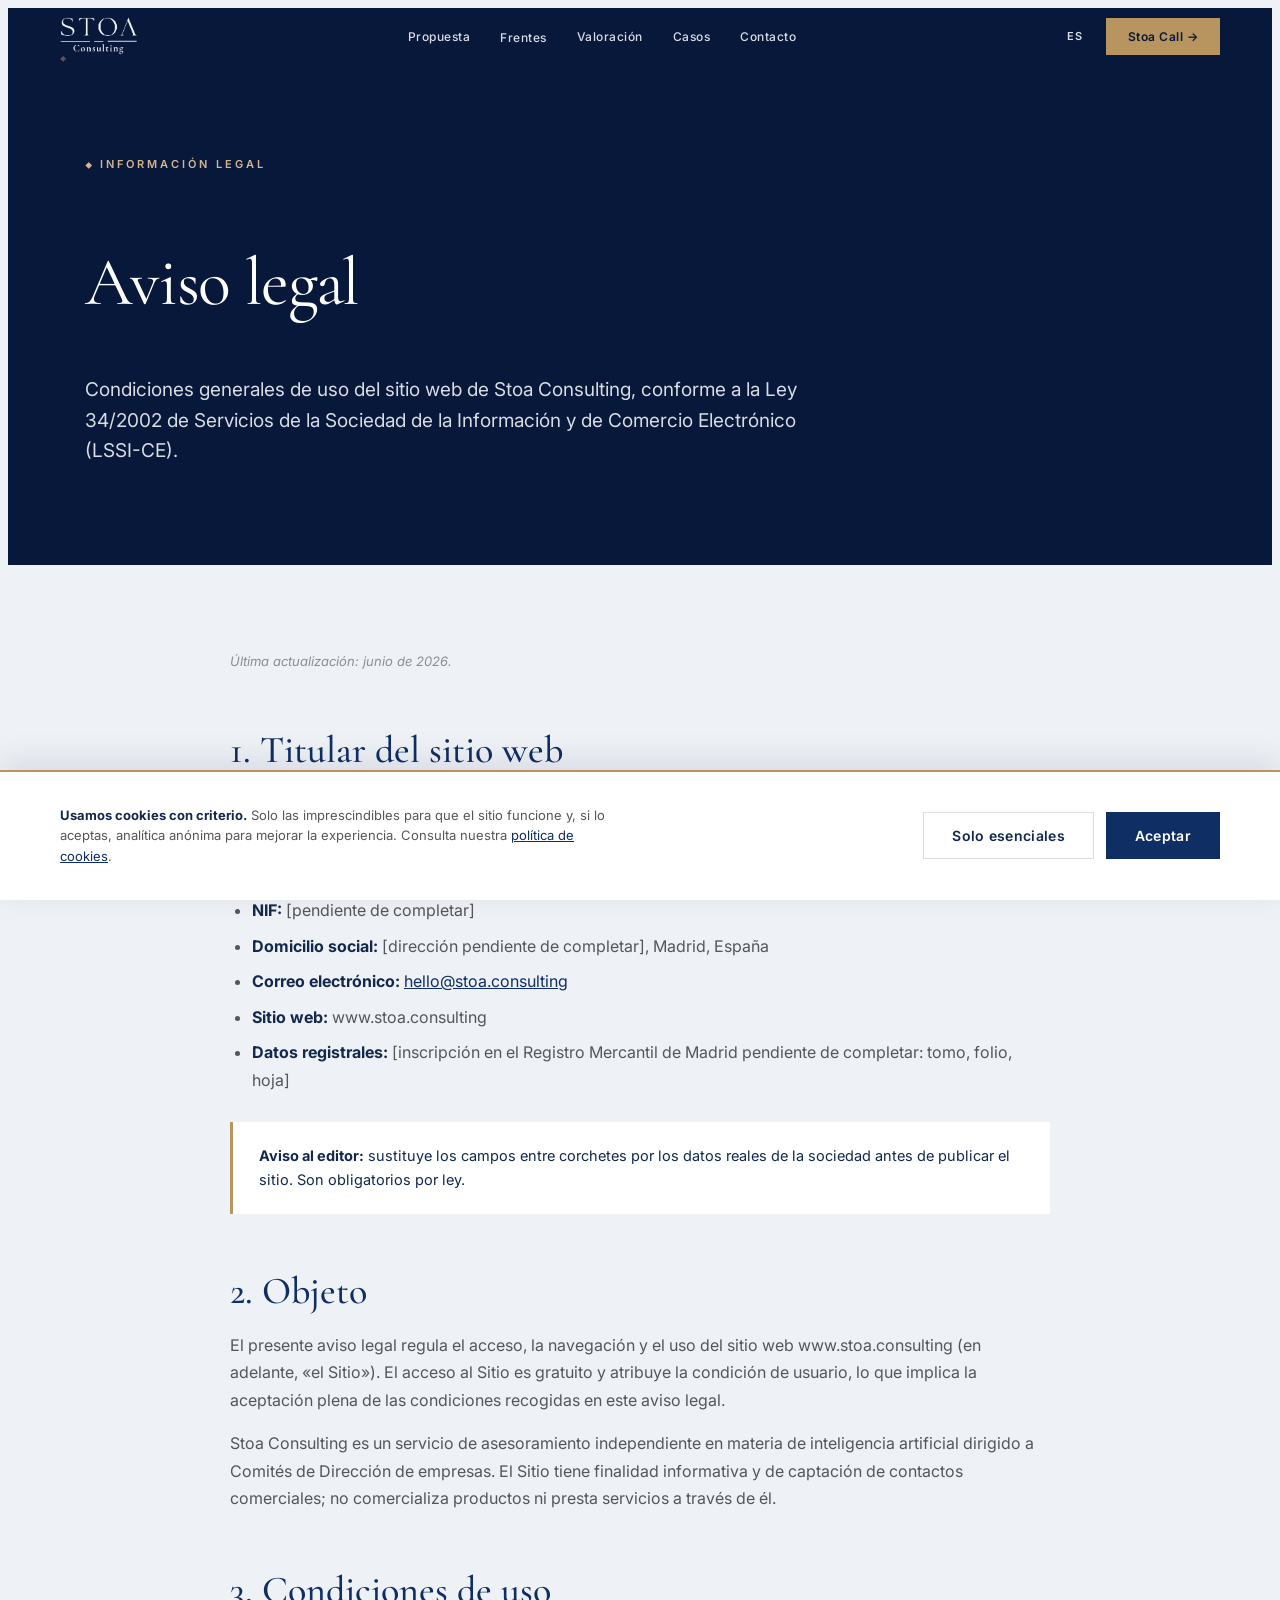
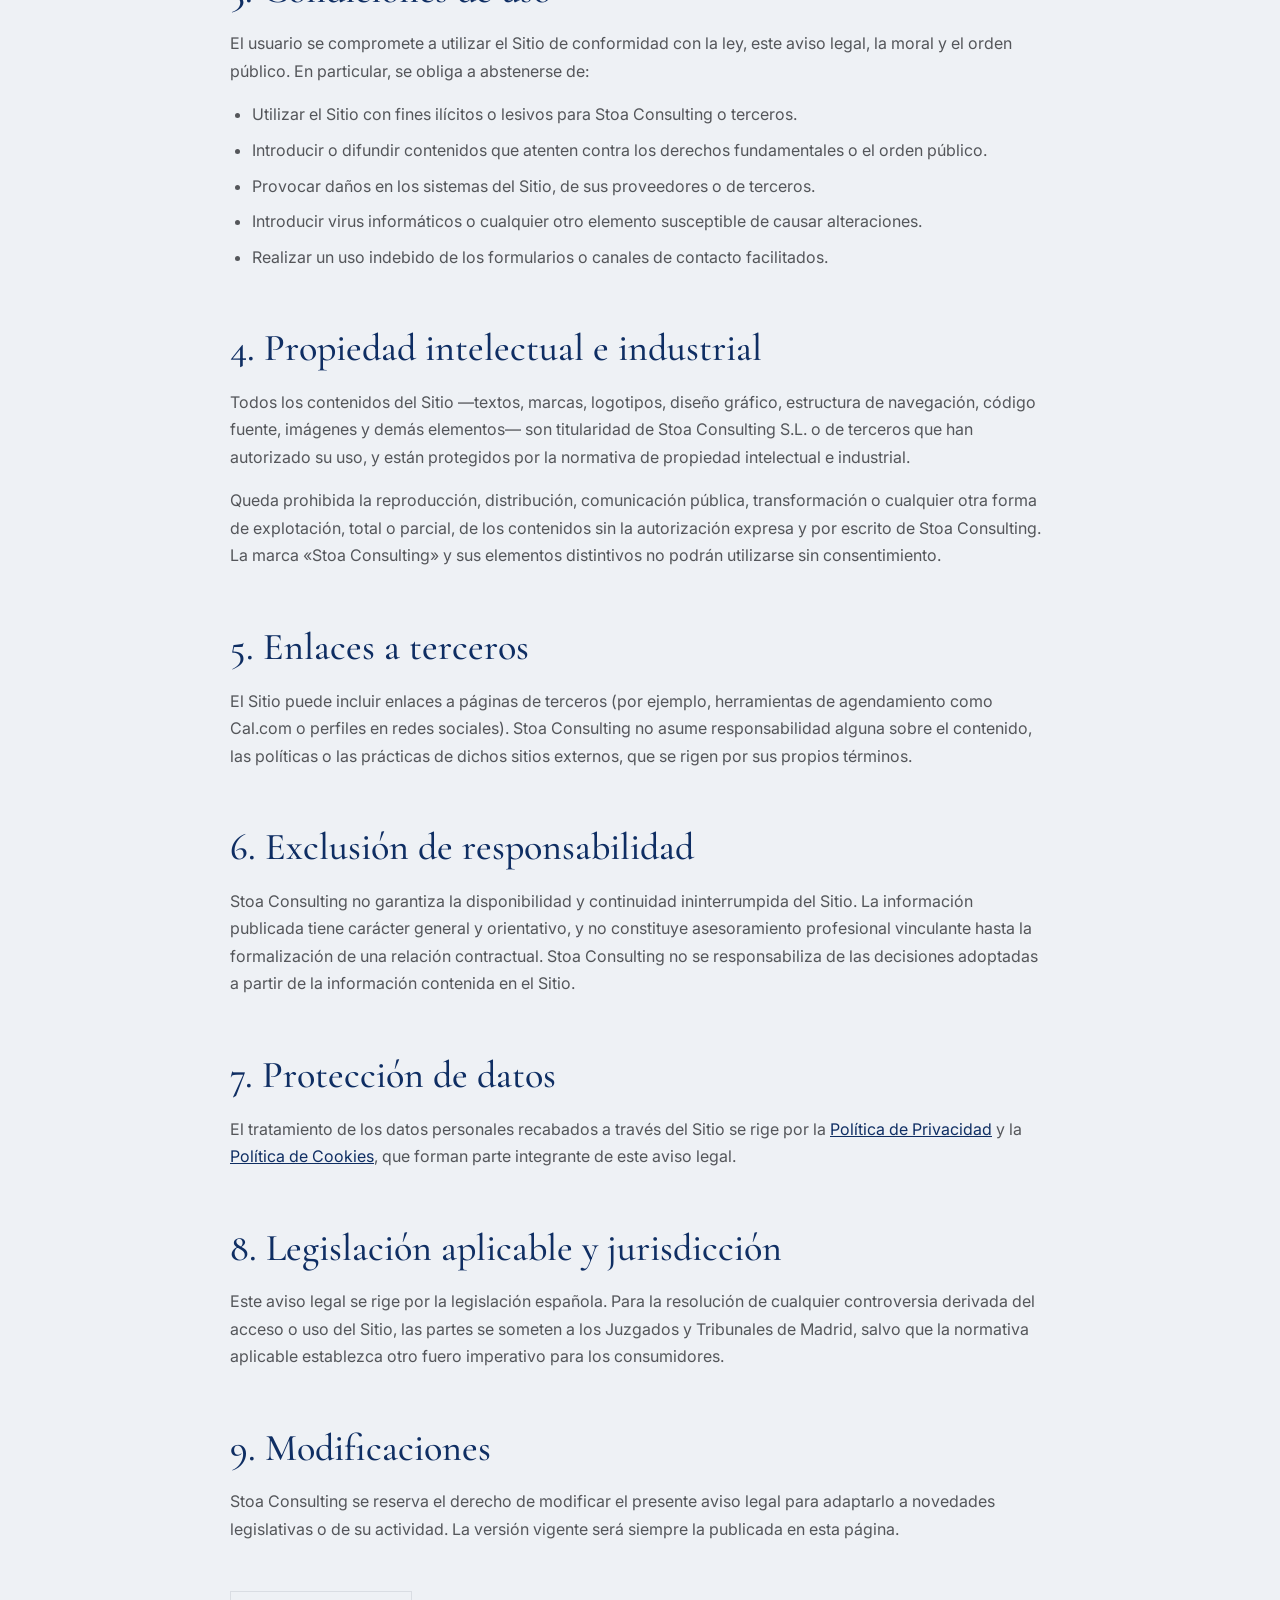
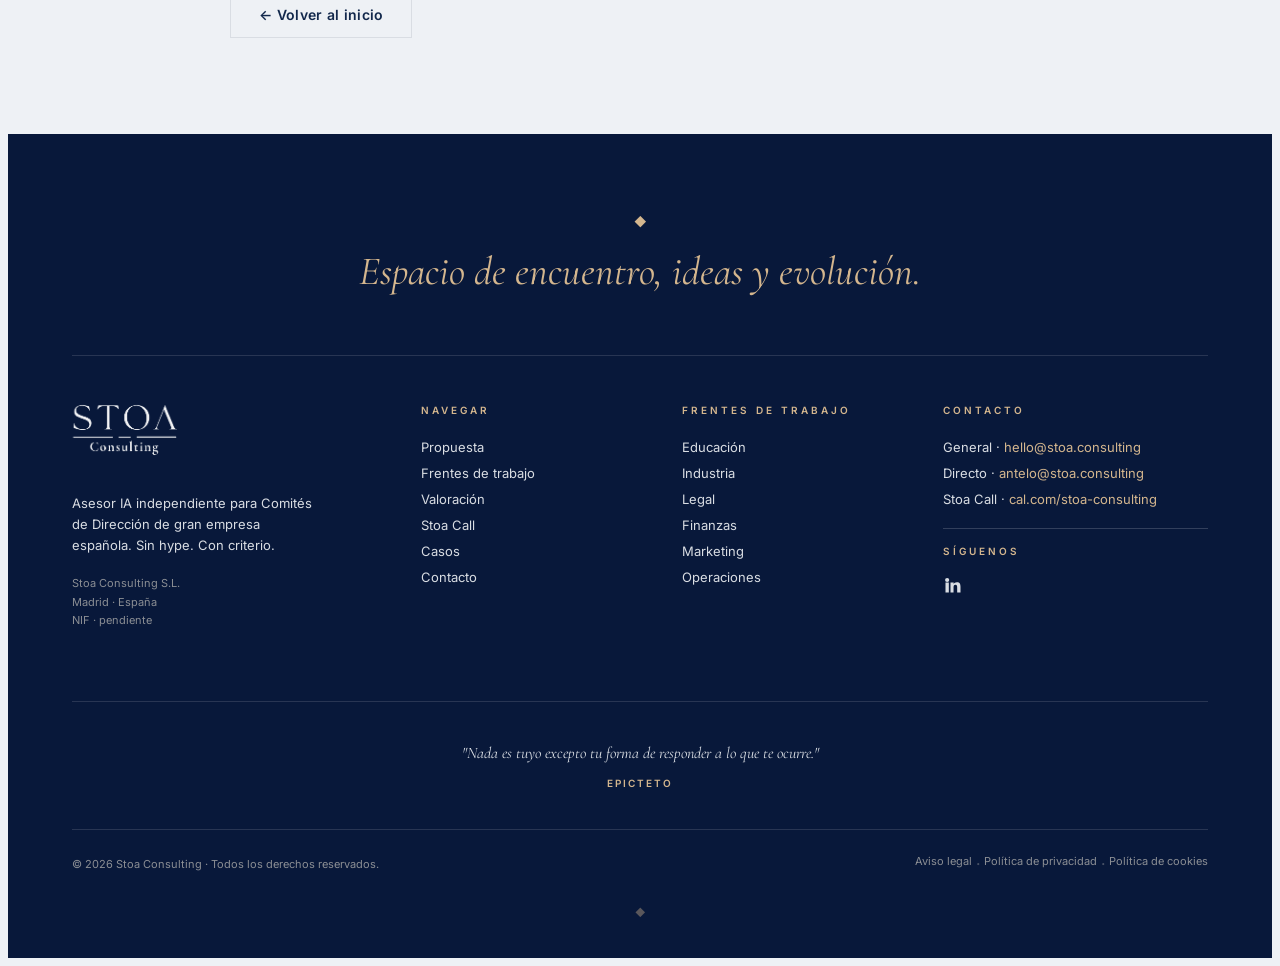
==== aviso-legal.html @ 5b9e4b20 "Logo: usar wordmark SVG recortado (color por fondo) en toda la web Co-Authored-By: Claude Opus 4.8 <" ====
<!DOCTYPE html>
<html lang="es">
<head>
<meta charset="UTF-8">
<meta name="viewport" content="width=device-width, initial-scale=1.0">
<title>Aviso legal · Stoa Consulting</title>
<meta name="description" content="Aviso legal y condiciones de uso del sitio web de Stoa Consulting S.L.">
<meta name="robots" content="noindex, follow">
<meta name="theme-color" content="#08183A">
<link rel="canonical" href="https://www.stoa.consulting/aviso-legal.html">
<link rel="icon" href="data:image/svg+xml,%3Csvg xmlns='http://www.w3.org/2000/svg' viewBox='0 0 32 32'%3E%3Crect width='32' height='32' fill='%2308183A'/%3E%3Ctext x='16' y='23' font-size='18' fill='%23D4B68E' text-anchor='middle' font-family='serif'%3E%E2%97%86%3C/text%3E%3C/svg%3E">
<link rel="preconnect" href="https://fonts.googleapis.com">
<link rel="preconnect" href="https://fonts.gstatic.com" crossorigin>
<link href="https://fonts.googleapis.com/css2?family=Cormorant+Garamond:ital,wght@0,300;0,400;0,500;0,600;1,400;1,500;1,600&family=Inter:wght@300;400;500;600;700&display=swap" rel="stylesheet">
<link rel="stylesheet" href="assets/stoa.css">
</head>
<body class="page">

<!-- ===== HEADER GLOBAL ===== -->
<header class="site-header">
  <a href="index.html" class="brand" aria-label="Stoa Consulting · Inicio">
    <img src="assets/stoa_logo.svg" class="brand-logo" alt="Stoa Consulting · Asesor IA para el Comité de Dirección">
  </a>
  <nav class="site-nav" aria-label="Navegación principal">
    <a href="index.html#s4" class="nav-link">Propuesta</a>
    <div class="nav-item">
      <a href="index.html#s5" class="nav-link">Frentes</a>
      <div class="nav-dropdown">
        <a href="index.html#s6-educacion">Educación</a>
        <a href="index.html#s6-industria">Industria</a>
        <a href="index.html#s6-legal">Legal</a>
        <a href="index.html#s6-finanzas">Finanzas</a>
        <a href="index.html#s6-marketing">Marketing</a>
        <a href="index.html#s6-operaciones">Operaciones</a>
      </div>
    </div>
    <a href="index.html#s7" class="nav-link">Valoración</a>
    <a href="casos.html" class="nav-link">Casos</a>
    <a href="contacto.html" class="nav-link">Contacto</a>
  </nav>
  <div class="header-right">
    <span class="lang">ES</span>
    <a href="https://cal.com/stoa-consulting/stoa-call" class="header-cta" target="_blank" rel="noopener">Stoa Call →</a>
    <button class="hamburger" aria-label="Abrir menú"><span></span><span></span><span></span></button>
  </div>
</header>

<!-- ===== DRAWER MÓVIL ===== -->
<div class="drawer-overlay"></div>
<aside class="drawer" aria-label="Menú móvil">
  <button class="drawer-close" aria-label="Cerrar menú">&times;</button>
  <a href="index.html#s4">Propuesta</a>
  <a href="index.html#s7">Valoración</a>
  <a href="casos.html">Casos</a>
  <a href="contacto.html">Contacto</a>
  <div class="drawer-section">Frentes de trabajo</div>
  <a href="index.html#s6-educacion">Educación</a>
  <a href="index.html#s6-industria">Industria</a>
  <a href="index.html#s6-legal">Legal</a>
  <a href="index.html#s6-finanzas">Finanzas</a>
  <a href="index.html#s6-marketing">Marketing</a>
  <a href="index.html#s6-operaciones">Operaciones</a>
  <a href="https://cal.com/stoa-consulting/stoa-call" class="drawer-cta" target="_blank" rel="noopener">Agendar Stoa Call →</a>
</aside>

<!-- ===== HERO ===== -->
<section class="page-hero">
  <span class="eyebrow">Información legal</span>
  <h1>Aviso legal</h1>
  <p class="hero-lede">Condiciones generales de uso del sitio web de Stoa Consulting, conforme a la Ley 34/2002 de Servicios de la Sociedad de la Información y de Comercio Electrónico (LSSI-CE).</p>
</section>

<!-- ===== CUERPO ===== -->
<div class="page-body">
  <p class="updated">Última actualización: junio de 2026.</p>

  <h2>1. Titular del sitio web</h2>
  <p>En cumplimiento del artículo 10 de la LSSI-CE, se informa de los datos identificativos del titular de este sitio web:</p>
  <ul>
    <li><strong>Titular:</strong> Stoa Consulting S.L.</li>
    <li><strong>NIF:</strong> [pendiente de completar]</li>
    <li><strong>Domicilio social:</strong> [dirección pendiente de completar], Madrid, España</li>
    <li><strong>Correo electrónico:</strong> <a href="mailto:hello@stoa.consulting">hello@stoa.consulting</a></li>
    <li><strong>Sitio web:</strong> www.stoa.consulting</li>
    <li><strong>Datos registrales:</strong> [inscripción en el Registro Mercantil de Madrid pendiente de completar: tomo, folio, hoja]</li>
  </ul>
  <div class="callout"><strong>Aviso al editor:</strong> sustituye los campos entre corchetes por los datos reales de la sociedad antes de publicar el sitio. Son obligatorios por ley.</div>

  <h2>2. Objeto</h2>
  <p>El presente aviso legal regula el acceso, la navegación y el uso del sitio web www.stoa.consulting (en adelante, «el Sitio»). El acceso al Sitio es gratuito y atribuye la condición de usuario, lo que implica la aceptación plena de las condiciones recogidas en este aviso legal.</p>
  <p>Stoa Consulting es un servicio de asesoramiento independiente en materia de inteligencia artificial dirigido a Comités de Dirección de empresas. El Sitio tiene finalidad informativa y de captación de contactos comerciales; no comercializa productos ni presta servicios a través de él.</p>

  <h2>3. Condiciones de uso</h2>
  <p>El usuario se compromete a utilizar el Sitio de conformidad con la ley, este aviso legal, la moral y el orden público. En particular, se obliga a abstenerse de:</p>
  <ul>
    <li>Utilizar el Sitio con fines ilícitos o lesivos para Stoa Consulting o terceros.</li>
    <li>Introducir o difundir contenidos que atenten contra los derechos fundamentales o el orden público.</li>
    <li>Provocar daños en los sistemas del Sitio, de sus proveedores o de terceros.</li>
    <li>Introducir virus informáticos o cualquier otro elemento susceptible de causar alteraciones.</li>
    <li>Realizar un uso indebido de los formularios o canales de contacto facilitados.</li>
  </ul>

  <h2>4. Propiedad intelectual e industrial</h2>
  <p>Todos los contenidos del Sitio —textos, marcas, logotipos, diseño gráfico, estructura de navegación, código fuente, imágenes y demás elementos— son titularidad de Stoa Consulting S.L. o de terceros que han autorizado su uso, y están protegidos por la normativa de propiedad intelectual e industrial.</p>
  <p>Queda prohibida la reproducción, distribución, comunicación pública, transformación o cualquier otra forma de explotación, total o parcial, de los contenidos sin la autorización expresa y por escrito de Stoa Consulting. La marca «Stoa Consulting» y sus elementos distintivos no podrán utilizarse sin consentimiento.</p>

  <h2>5. Enlaces a terceros</h2>
  <p>El Sitio puede incluir enlaces a páginas de terceros (por ejemplo, herramientas de agendamiento como Cal.com o perfiles en redes sociales). Stoa Consulting no asume responsabilidad alguna sobre el contenido, las políticas o las prácticas de dichos sitios externos, que se rigen por sus propios términos.</p>

  <h2>6. Exclusión de responsabilidad</h2>
  <p>Stoa Consulting no garantiza la disponibilidad y continuidad ininterrumpida del Sitio. La información publicada tiene carácter general y orientativo, y no constituye asesoramiento profesional vinculante hasta la formalización de una relación contractual. Stoa Consulting no se responsabiliza de las decisiones adoptadas a partir de la información contenida en el Sitio.</p>

  <h2>7. Protección de datos</h2>
  <p>El tratamiento de los datos personales recabados a través del Sitio se rige por la <a href="privacidad.html">Política de Privacidad</a> y la <a href="cookies.html">Política de Cookies</a>, que forman parte integrante de este aviso legal.</p>

  <h2>8. Legislación aplicable y jurisdicción</h2>
  <p>Este aviso legal se rige por la legislación española. Para la resolución de cualquier controversia derivada del acceso o uso del Sitio, las partes se someten a los Juzgados y Tribunales de Madrid, salvo que la normativa aplicable establezca otro fuero imperativo para los consumidores.</p>

  <h2>9. Modificaciones</h2>
  <p>Stoa Consulting se reserva el derecho de modificar el presente aviso legal para adaptarlo a novedades legislativas o de su actividad. La versión vigente será siempre la publicada en esta página.</p>

  <div style="margin-top:48px;">
    <a href="index.html" class="btn btn-ghost">← Volver al inicio</a>
  </div>
</div>

<!-- ===== FOOTER GLOBAL ===== -->
<footer class="site-footer">
  <div class="footer-statement">
    <span class="diamond">◆</span>
    <em>Espacio de encuentro, ideas y evolución.</em>
  </div>
  <div class="footer-grid">
    <div class="footer-col">
      <img src="assets/stoa_logo.svg" class="footer-logo" alt="Stoa Consulting">
      <p class="footer-desc">Asesor IA independiente para Comités de Dirección de gran empresa española. Sin hype. Con criterio.</p>
      <p class="footer-address">Stoa Consulting S.L.<br>Madrid · España<br>NIF · pendiente</p>
    </div>
    <div class="footer-col">
      <span class="eyebrow">Navegar</span>
      <a href="index.html#s4">Propuesta</a>
      <a href="index.html#s5">Frentes de trabajo</a>
      <a href="index.html#s7">Valoración</a>
      <a href="https://cal.com/stoa-consulting/stoa-call" target="_blank" rel="noopener">Stoa Call</a>
      <a href="casos.html">Casos</a>
      <a href="contacto.html">Contacto</a>
    </div>
    <div class="footer-col">
      <span class="eyebrow">Frentes de trabajo</span>
      <a href="index.html#s6-educacion">Educación</a>
      <a href="index.html#s6-industria">Industria</a>
      <a href="index.html#s6-legal">Legal</a>
      <a href="index.html#s6-finanzas">Finanzas</a>
      <a href="index.html#s6-marketing">Marketing</a>
      <a href="index.html#s6-operaciones">Operaciones</a>
    </div>
    <div class="footer-col">
      <span class="eyebrow">Contacto</span>
      <div class="footer-contact-line">General · <a href="mailto:hello@stoa.consulting">hello@stoa.consulting</a></div>
      <div class="footer-contact-line">Directo · <a href="mailto:antelo@stoa.consulting">antelo@stoa.consulting</a></div>
      <div class="footer-contact-line">Stoa Call · <a href="https://cal.com/stoa-consulting/stoa-call" target="_blank" rel="noopener">cal.com/stoa-consulting</a></div>
      <div class="footer-sep"></div>
      <span class="eyebrow">Síguenos</span>
      <div class="footer-social">
        <a href="https://www.linkedin.com/in/jmantelo" target="_blank" rel="noopener" aria-label="LinkedIn">
          <svg viewBox="0 0 24 24"><path d="M4.98 3.5a2.5 2.5 0 1 1 0 5 2.5 2.5 0 0 1 0-5zM3 9h4v12H3zM9 9h3.8v1.7h.05c.53-1 1.83-2.05 3.76-2.05C20.4 8.65 21 11 21 14.1V21h-4v-6.1c0-1.45-.03-3.32-2.02-3.32-2.02 0-2.33 1.58-2.33 3.21V21H9z"/></svg>
        </a>
      </div>
    </div>
  </div>
  <div class="footer-quote">
    <em>"Nada es tuyo excepto tu forma de responder a lo que te ocurre."</em>
    <span class="author">Epicteto</span>
  </div>
  <div class="footer-legal">
    <span class="copy">© 2026 Stoa Consulting · Todos los derechos reservados.</span>
    <span class="links">
      <a href="aviso-legal.html">Aviso legal</a><span class="dot">·</span>
      <a href="privacidad.html">Política de privacidad</a><span class="dot">·</span>
      <a href="cookies.html">Política de cookies</a>
    </span>
  </div>
  <div class="footer-seal">◆</div>
</footer>

<!-- ===== BANNER COOKIES ===== -->
<div class="cookie-banner" role="dialog" aria-label="Aviso de cookies">
  <p class="cookie-text"><strong>Usamos cookies con criterio.</strong> Solo las imprescindibles para que el sitio funcione y, si lo aceptas, analítica anónima para mejorar la experiencia. Consulta nuestra <a href="cookies.html">política de cookies</a>.</p>
  <div class="cookie-actions">
    <button class="btn btn-ghost" data-cookie="reject">Solo esenciales</button>
    <button class="btn btn-primary" data-cookie="accept">Aceptar</button>
  </div>
</div>

<script src="assets/stoa.js"></script>
</body>
</html>
---- assets/stoa.css ----
/* ============================================================
   STOA CONSULTING · Sistema de diseño compartido
   Header global · Footer global · Banner cookies · Páginas internas
   Tipografía: Cormorant Garamond + Inter · Paleta Azul STOA
   ============================================================ */

:root {
  --azul-stoa: #0F2E63;
  --azul-profundo: #12284C;
  --azul-noche: #08183A;
  --crema: #F5F1E8;
  --bronze: #B8945F;
  --bronze-light: #D4B68E;
  --gris-antracita: #54565A;
  --gris-medio: #8B8E94;
  --gris-claro: #D9DDE3;
  --gris-niebla: #EEF1F5;
  --blanco: #FFFFFF;
  --serif: 'Cormorant Garamond', Georgia, serif;
  --sans: 'Inter', -apple-system, 'Segoe UI', sans-serif;
  --header-h: 72px;
}

/* ===================== HEADER GLOBAL ===================== */
.site-header {
  position: fixed;
  top: 0; left: 0; right: 0;
  height: var(--header-h);
  z-index: 1000;
  display: flex;
  align-items: center;
  justify-content: space-between;
  padding: 0 clamp(24px, 5vw, 60px);
  transition: background 0.3s ease, box-shadow 0.3s ease, border-color 0.3s ease;
  border-bottom: 1px solid transparent;
}
/* Modo transparente (sobre escenas oscuras) */
.site-header { background: transparent; }
.site-header .nav-link,
.site-header .lang { color: var(--gris-claro); }
.site-header .brand-logo { filter: brightness(0) invert(1) opacity(0.95); }

/* Modo sólido (scroll > 80px o páginas internas claras) */
.site-header.solid {
  background: var(--blanco);
  border-bottom-color: var(--gris-claro);
  box-shadow: 0 1px 16px rgba(8, 24, 58, 0.04);
}
.site-header.solid .nav-link,
.site-header.solid .lang { color: var(--azul-profundo); }
.site-header.solid .brand-logo { filter: none; }

.site-header.hidden-header {
  transform: translateY(-100%);
  pointer-events: none;
}

/* Marca */
.brand {
  display: inline-flex;
  align-items: center;
  gap: 10px;
  position: relative;
}
.brand-logo {
  height: 38px;
  width: auto;
  display: block;
  transition: opacity 0.25s ease, filter 0.25s ease;
}
.brand:hover .brand-logo { opacity: 0.85; }
.brand::after {
  content: '◆';
  position: absolute;
  bottom: -7px;
  left: 0;
  font-size: 6px;
  color: var(--bronze);
  opacity: 0.5;
}

/* Navegación central */
.site-nav {
  display: flex;
  align-items: center;
  gap: 30px;
}
.nav-link {
  font-family: var(--sans);
  font-size: 12px;
  font-weight: 500;
  letter-spacing: 0.5px;
  text-decoration: none;
  position: relative;
  padding: 6px 0;
  transition: color 0.25s ease;
  background: none;
  border: none;
  cursor: pointer;
}
.nav-link::after {
  content: '';
  position: absolute;
  left: 0; bottom: 0;
  width: 0; height: 1px;
  background: var(--bronze);
  transition: width 0.3s ease;
}
.nav-link:hover::after,
.nav-link.active::after { width: 100%; }
.nav-link.active { color: var(--bronze) !important; }

/* Dropdown Frentes */
.nav-item { position: relative; }
.nav-dropdown {
  position: absolute;
  top: 100%; left: 50%;
  transform: translateX(-50%) translateY(8px);
  background: var(--blanco);
  border: 1px solid var(--gris-claro);
  box-shadow: 0 12px 40px rgba(8, 24, 58, 0.12);
  padding: 14px 0;
  min-width: 190px;
  opacity: 0;
  visibility: hidden;
  transition: opacity 0.25s ease, transform 0.25s ease, visibility 0.25s;
}
.nav-item:hover .nav-dropdown {
  opacity: 1;
  visibility: visible;
  transform: translateX(-50%) translateY(0);
}
.nav-dropdown a {
  display: block;
  padding: 8px 22px;
  font-family: var(--sans);
  font-size: 12.5px;
  color: var(--azul-profundo);
  text-decoration: none;
  letter-spacing: 0.3px;
  transition: background 0.2s ease, color 0.2s ease;
}
.nav-dropdown a:hover { background: var(--gris-niebla); color: var(--azul-stoa); }

/* Zona derecha */
.header-right {
  display: flex;
  align-items: center;
  gap: 22px;
}
.lang {
  font-family: var(--sans);
  font-size: 11px;
  font-weight: 600;
  letter-spacing: 1.5px;
  text-transform: uppercase;
}
.header-cta {
  font-family: var(--sans);
  font-size: 12px;
  font-weight: 600;
  letter-spacing: 0.5px;
  padding: 11px 22px;
  text-decoration: none;
  border-radius: 0;
  transition: transform 0.2s ease, background 0.2s ease, color 0.2s ease;
  white-space: nowrap;
}
.site-header .header-cta {
  background: var(--bronze);
  color: var(--azul-noche);
}
.site-header.solid .header-cta {
  background: var(--azul-stoa);
  color: var(--blanco);
}
.header-cta:hover { transform: translateY(-1px); }

/* Hamburger */
.hamburger {
  display: none;
  flex-direction: column;
  gap: 5px;
  background: none;
  border: none;
  cursor: pointer;
  padding: 6px;
}
.hamburger span {
  display: block;
  width: 24px;
  height: 1.5px;
  background: var(--gris-claro);
  transition: background 0.3s ease;
}
.site-header.solid .hamburger span { background: var(--azul-profundo); }

/* Drawer móvil */
.drawer-overlay {
  position: fixed;
  inset: 0;
  background: rgba(8, 24, 58, 0.5);
  backdrop-filter: blur(2px);
  z-index: 1100;
  opacity: 0;
  visibility: hidden;
  transition: opacity 0.3s ease, visibility 0.3s;
}
.drawer-overlay.open { opacity: 1; visibility: visible; }
.drawer {
  position: fixed;
  top: 0; right: 0;
  height: 100%;
  width: min(80%, 360px);
  background: var(--azul-noche);
  z-index: 1200;
  transform: translateX(100%);
  transition: transform 0.35s cubic-bezier(0.4, 0, 0.2, 1);
  display: flex;
  flex-direction: column;
  padding: 28px clamp(24px, 7vw, 40px);
  overflow-y: auto;
}
.drawer.open { transform: translateX(0); }
.drawer-close {
  align-self: flex-end;
  background: none;
  border: none;
  color: var(--gris-claro);
  font-size: 26px;
  line-height: 1;
  cursor: pointer;
  margin-bottom: 24px;
}
.drawer a {
  display: block;
  font-family: var(--sans);
  font-size: 16px;
  font-weight: 500;
  color: var(--gris-claro);
  text-decoration: none;
  padding: 14px 0;
  border-bottom: 1px solid rgba(217, 221, 227, 0.08);
  transition: color 0.2s ease;
}
.drawer a:hover { color: var(--bronze-light); }
.drawer-section {
  font-family: var(--sans);
  font-size: 10px;
  font-weight: 600;
  letter-spacing: 3px;
  text-transform: uppercase;
  color: var(--bronze-light);
  margin: 24px 0 4px;
}
.drawer-section::before { content: '◆ '; font-size: 7px; }
.drawer .drawer-cta {
  margin-top: auto;
  background: var(--bronze);
  color: var(--azul-noche);
  text-align: center;
  font-weight: 600;
  border-bottom: none;
  padding: 16px;
}

/* ===================== FOOTER GLOBAL ===================== */
.site-footer {
  background: var(--azul-noche);
  color: var(--gris-claro);
  padding: 80px clamp(32px, 5vw, 80px) 40px;
  font-family: var(--sans);
}
.footer-statement {
  text-align: center;
  margin-bottom: 60px;
}
.footer-statement .diamond { color: var(--bronze-light); font-size: 12px; display: block; margin-bottom: 18px; }
.footer-statement em {
  font-family: var(--serif);
  font-style: italic;
  font-size: clamp(28px, 4vw, 40px);
  color: var(--bronze-light);
  line-height: 1.2;
}
.footer-grid {
  display: grid;
  grid-template-columns: 1.4fr 1fr 1fr 1.2fr;
  gap: 40px;
  max-width: 1280px;
  margin: 0 auto;
  border-top: 1px solid rgba(217, 221, 227, 0.15);
  padding-top: 48px;
}
.footer-logo {
  height: 52px;
  width: auto;
  filter: brightness(0) invert(1) opacity(0.95);
  margin-bottom: 20px;
}
.footer-desc {
  font-size: 13px;
  line-height: 1.6;
  max-width: 30ch;
  color: var(--gris-claro);
  margin-bottom: 18px;
}
.footer-address {
  font-size: 11px;
  line-height: 1.7;
  color: var(--gris-medio);
}
.footer-col .eyebrow {
  font-family: var(--sans);
  font-size: 10px;
  font-weight: 600;
  letter-spacing: 3px;
  text-transform: uppercase;
  color: var(--bronze-light);
  margin-bottom: 18px;
  display: block;
}
.footer-col a {
  display: block;
  font-size: 13px;
  color: var(--gris-claro);
  text-decoration: none;
  padding: 5px 0;
  transition: color 0.2s ease;
}
.footer-col a:hover { color: var(--bronze-light); }
.footer-contact-line { font-size: 13px; color: var(--gris-claro); padding: 5px 0; }
.footer-contact-line a { display: inline; padding: 0; color: var(--bronze-light); }
.footer-sep { height: 1px; background: rgba(217, 221, 227, 0.2); margin: 16px 0; }
.footer-social { display: flex; gap: 18px; margin-top: 6px; }
.footer-social a { padding: 0; }
.footer-social svg { width: 20px; height: 20px; fill: var(--gris-claro); transition: fill 0.2s ease; }
.footer-social a:hover svg { fill: var(--bronze-light); }

.footer-quote {
  max-width: 1280px;
  margin: 60px auto 0;
  text-align: center;
  border-top: 1px solid rgba(217, 221, 227, 0.15);
  padding-top: 40px;
}
.footer-quote em {
  font-family: var(--serif);
  font-style: italic;
  font-size: 16px;
  color: var(--gris-claro);
  max-width: 60ch;
  display: inline-block;
}
.footer-quote .author {
  display: block;
  font-size: 10px;
  font-weight: 600;
  letter-spacing: 2px;
  text-transform: uppercase;
  color: var(--bronze-light);
  margin-top: 14px;
}
.footer-legal {
  max-width: 1280px;
  margin: 40px auto 0;
  border-top: 1px solid rgba(217, 221, 227, 0.15);
  padding-top: 24px;
  display: flex;
  justify-content: space-between;
  align-items: center;
  flex-wrap: wrap;
  gap: 12px;
}
.footer-legal .copy { font-size: 11px; color: var(--gris-medio); }
.footer-legal .links { display: flex; flex-wrap: wrap; gap: 6px 4px; }
.footer-legal .links a { font-size: 11px; color: var(--gris-medio); text-decoration: none; transition: color 0.2s ease; }
.footer-legal .links a:hover { color: var(--bronze-light); }
.footer-legal .links .dot { color: var(--gris-medio); opacity: 0.5; }
.footer-seal { text-align: center; color: var(--bronze-light); opacity: 0.4; font-size: 10px; margin-top: 32px; }
/* En la home (scroll-snap), el footer actúa como su propio panel de parada */
.site-footer { scroll-snap-align: start; }

/* ===================== BANNER COOKIES ===================== */
.cookie-banner {
  position: fixed;
  bottom: 0; left: 0; right: 0;
  z-index: 1300;
  background: var(--blanco);
  border-top: 2px solid var(--bronze);
  padding: 20px clamp(20px, 5vw, 60px);
  display: flex;
  align-items: center;
  justify-content: space-between;
  gap: 24px;
  box-shadow: 0 -8px 32px rgba(8, 24, 58, 0.1);
  transform: translateY(110%);
  transition: transform 0.4s cubic-bezier(0.4, 0, 0.2, 1);
  flex-wrap: wrap;
}
.cookie-banner.show { transform: translateY(0); }
.cookie-text {
  font-family: var(--sans);
  font-size: 13px;
  line-height: 1.6;
  color: var(--gris-antracita);
  max-width: 70ch;
}
.cookie-text strong { color: var(--azul-profundo); }
.cookie-text a { color: var(--azul-stoa); }
.cookie-actions { display: flex; gap: 12px; flex-wrap: wrap; }

/* ===================== BOTONES (compartidos) ===================== */
.btn {
  display: inline-block;
  font-family: var(--sans);
  font-size: 14px;
  font-weight: 600;
  letter-spacing: 0.3px;
  padding: 14px 28px;
  text-decoration: none;
  cursor: pointer;
  border: 1px solid transparent;
  transition: transform 0.2s ease, background 0.2s ease, color 0.2s ease, border-color 0.2s ease;
  border-radius: 0;
}
.btn-primary { background: var(--azul-stoa); color: var(--blanco); }
.btn-primary:hover { background: var(--azul-profundo); transform: translateY(-1px); }
.btn-bronze { background: var(--bronze); color: var(--azul-noche); }
.btn-bronze:hover { background: var(--bronze-light); transform: translateY(-1px); }
.btn-ghost { background: transparent; border-color: var(--gris-claro); color: var(--azul-profundo); }
.btn-ghost:hover { border-color: var(--azul-stoa); }
.btn-ghost-light { background: transparent; border-color: rgba(217,221,227,0.4); color: var(--gris-claro); }
.btn-ghost-light:hover { border-color: var(--bronze-light); color: var(--bronze-light); }

/* ===================== PÁGINAS INTERNAS ===================== */
.page { background: var(--gris-niebla); color: var(--azul-profundo); font-family: var(--sans); }
.page-hero {
  background: var(--azul-noche);
  color: var(--blanco);
  padding: calc(var(--header-h) + 72px) clamp(24px, 6vw, 100px) 80px;
  position: relative;
  overflow: hidden;
}
.page-hero .eyebrow {
  font-family: var(--sans);
  font-size: 11px;
  font-weight: 600;
  letter-spacing: 3px;
  text-transform: uppercase;
  color: var(--bronze-light);
  display: inline-block;
  margin-bottom: 20px;
}
.page-hero .eyebrow::before { content: '◆  '; font-size: 7px; }
.page-hero h1 {
  font-family: var(--serif);
  font-size: clamp(36px, 5.5vw, 68px);
  font-weight: 400;
  line-height: 1.05;
  letter-spacing: -0.02em;
  max-width: 18ch;
}
.page-hero h1 em { font-style: italic; color: var(--bronze-light); }
.page-hero .hero-lede {
  font-size: clamp(16px, 1.6vw, 19px);
  line-height: 1.6;
  color: var(--gris-claro);
  max-width: 60ch;
  margin-top: 24px;
}

.page-body {
  max-width: 820px;
  margin: 0 auto;
  padding: 72px clamp(24px, 6vw, 40px) 96px;
}
.page-body.wide { max-width: 1180px; }
.page-body h2 {
  font-family: var(--serif);
  font-size: clamp(26px, 3.4vw, 38px);
  font-weight: 500;
  line-height: 1.15;
  color: var(--azul-stoa);
  margin: 56px 0 18px;
}
.page-body h2:first-child { margin-top: 0; }
.page-body h2 em { font-style: italic; color: var(--bronze); }
.page-body h3 {
  font-family: var(--sans);
  font-size: 17px;
  font-weight: 700;
  color: var(--azul-profundo);
  margin: 32px 0 10px;
}
.page-body p, .page-body li {
  font-size: 16px;
  line-height: 1.72;
  color: var(--gris-antracita);
  margin-bottom: 16px;
}
.page-body ul, .page-body ol { padding-left: 22px; margin-bottom: 16px; }
.page-body li { margin-bottom: 8px; }
.page-body a:not(.btn) { color: var(--azul-stoa); }
.page-body strong { color: var(--azul-profundo); }
.page-body .updated { font-size: 13px; color: var(--gris-medio); font-style: italic; margin-bottom: 40px; }
.page-body .callout {
  background: var(--blanco);
  border-left: 3px solid var(--bronze);
  padding: 22px 26px;
  margin: 28px 0;
  font-size: 14.5px;
  line-height: 1.65;
}
.page-body table { width: 100%; border-collapse: collapse; margin: 24px 0; font-size: 14px; }
.page-body th, .page-body td { text-align: left; padding: 12px 14px; border-bottom: 1px solid var(--gris-claro); vertical-align: top; }
.page-body th { color: var(--azul-stoa); font-weight: 600; background: var(--blanco); }

.section-eyebrow {
  font-family: var(--sans);
  font-size: 11px;
  font-weight: 600;
  letter-spacing: 3px;
  text-transform: uppercase;
  color: var(--bronze);
  display: block;
  margin-bottom: 14px;
}
.section-eyebrow::before { content: '◆  '; font-size: 7px; }

/* Tarjetas de caso */
.case-grid { display: grid; grid-template-columns: repeat(auto-fit, minmax(320px, 1fr)); gap: 28px; margin-top: 8px; }
.case-card {
  background: var(--blanco);
  border: 1px solid var(--gris-claro);
  padding: 36px 34px;
  display: flex;
  flex-direction: column;
}
.case-card .case-tag {
  font-family: var(--sans);
  font-size: 10px;
  font-weight: 600;
  letter-spacing: 2.5px;
  text-transform: uppercase;
  color: var(--bronze);
  margin-bottom: 16px;
}
.case-card h3 {
  font-family: var(--serif);
  font-size: 27px;
  font-weight: 500;
  line-height: 1.15;
  color: var(--azul-stoa);
  margin-bottom: 6px;
}
.case-card .case-meta { font-size: 13px; color: var(--gris-medio); margin-bottom: 20px; }
.case-card p { font-size: 14.5px; line-height: 1.6; color: var(--gris-antracita); margin-bottom: 18px; }
.case-metrics { display: flex; gap: 28px; flex-wrap: wrap; margin: 6px 0 20px; padding-top: 18px; border-top: 1px solid var(--gris-claro); }
.case-metric .num { font-family: var(--serif); font-size: 30px; color: var(--bronze); line-height: 1; }
.case-metric .lbl { font-size: 11px; color: var(--gris-medio); margin-top: 6px; max-width: 16ch; }
.case-card .deliverables { font-size: 13px; color: var(--gris-antracita); line-height: 1.6; margin-top: auto; }
.case-card .deliverables strong { color: var(--azul-profundo); }

/* Formulario contacto */
.contact-layout { display: grid; grid-template-columns: 1.2fr 1fr; gap: 56px; align-items: start; }
.field { margin-bottom: 20px; }
.field label { display: block; font-size: 12px; font-weight: 600; letter-spacing: 0.5px; color: var(--azul-profundo); margin-bottom: 7px; }
.field input, .field select, .field textarea {
  width: 100%;
  font-family: var(--sans);
  font-size: 15px;
  padding: 13px 15px;
  border: 1px solid var(--gris-claro);
  background: var(--blanco);
  color: var(--azul-profundo);
  border-radius: 0;
  transition: border-color 0.2s ease;
}
.field input:focus, .field select:focus, .field textarea:focus { outline: none; border-color: var(--azul-stoa); }
.field textarea { resize: vertical; min-height: 130px; }
.field-row { display: grid; grid-template-columns: 1fr 1fr; gap: 16px; }
.form-consent { display: flex; gap: 10px; align-items: flex-start; font-size: 12.5px; color: var(--gris-antracita); line-height: 1.5; margin: 6px 0 22px; }
.form-consent input { width: auto; margin-top: 3px; }
.form-note { font-size: 13px; color: var(--gris-medio); margin-top: 14px; }
.aside-card { background: var(--blanco); border: 1px solid var(--gris-claro); padding: 34px 32px; }
.aside-card h3 { font-family: var(--serif); font-size: 24px; font-weight: 500; color: var(--azul-stoa); margin-bottom: 8px; }
.aside-card p { font-size: 14px; line-height: 1.6; color: var(--gris-antracita); margin-bottom: 16px; }
.aside-card .contact-item { font-size: 14px; padding: 9px 0; border-top: 1px solid var(--gris-claro); }
.aside-card .contact-item span { display: block; font-size: 11px; letter-spacing: 1.5px; text-transform: uppercase; color: var(--bronze); margin-bottom: 3px; }
.aside-card .contact-item a { color: var(--azul-stoa); text-decoration: none; }
.form-success { display: none; background: var(--blanco); border: 1px solid var(--bronze); padding: 40px; text-align: center; }
.form-success.show { display: block; }
.form-success .diamond { color: var(--bronze); font-size: 28px; }
.form-success h3 { font-family: var(--serif); font-size: 28px; color: var(--azul-stoa); margin: 12px 0; }

/* ===================== RESPONSIVE ===================== */
@media (max-width: 1024px) {
  .footer-grid { grid-template-columns: 1fr 1fr; gap: 36px; }
}
@media (max-width: 900px) {
  :root { --header-h: 60px; }
  .site-nav, .header-right .lang { display: none; }
  .hamburger { display: flex; }
  .header-right { gap: 14px; }
  .contact-layout { grid-template-columns: 1fr; gap: 36px; }
}
@media (max-width: 640px) {
  .footer-grid { grid-template-columns: 1fr; text-align: center; }
  .footer-logo { margin-left: auto; margin-right: auto; }
  .footer-desc { margin-left: auto; margin-right: auto; }
  .footer-social { justify-content: center; }
  .footer-legal { flex-direction: column; text-align: center; }
  .field-row { grid-template-columns: 1fr; }
  .cookie-banner { flex-direction: column; align-items: flex-start; }
}
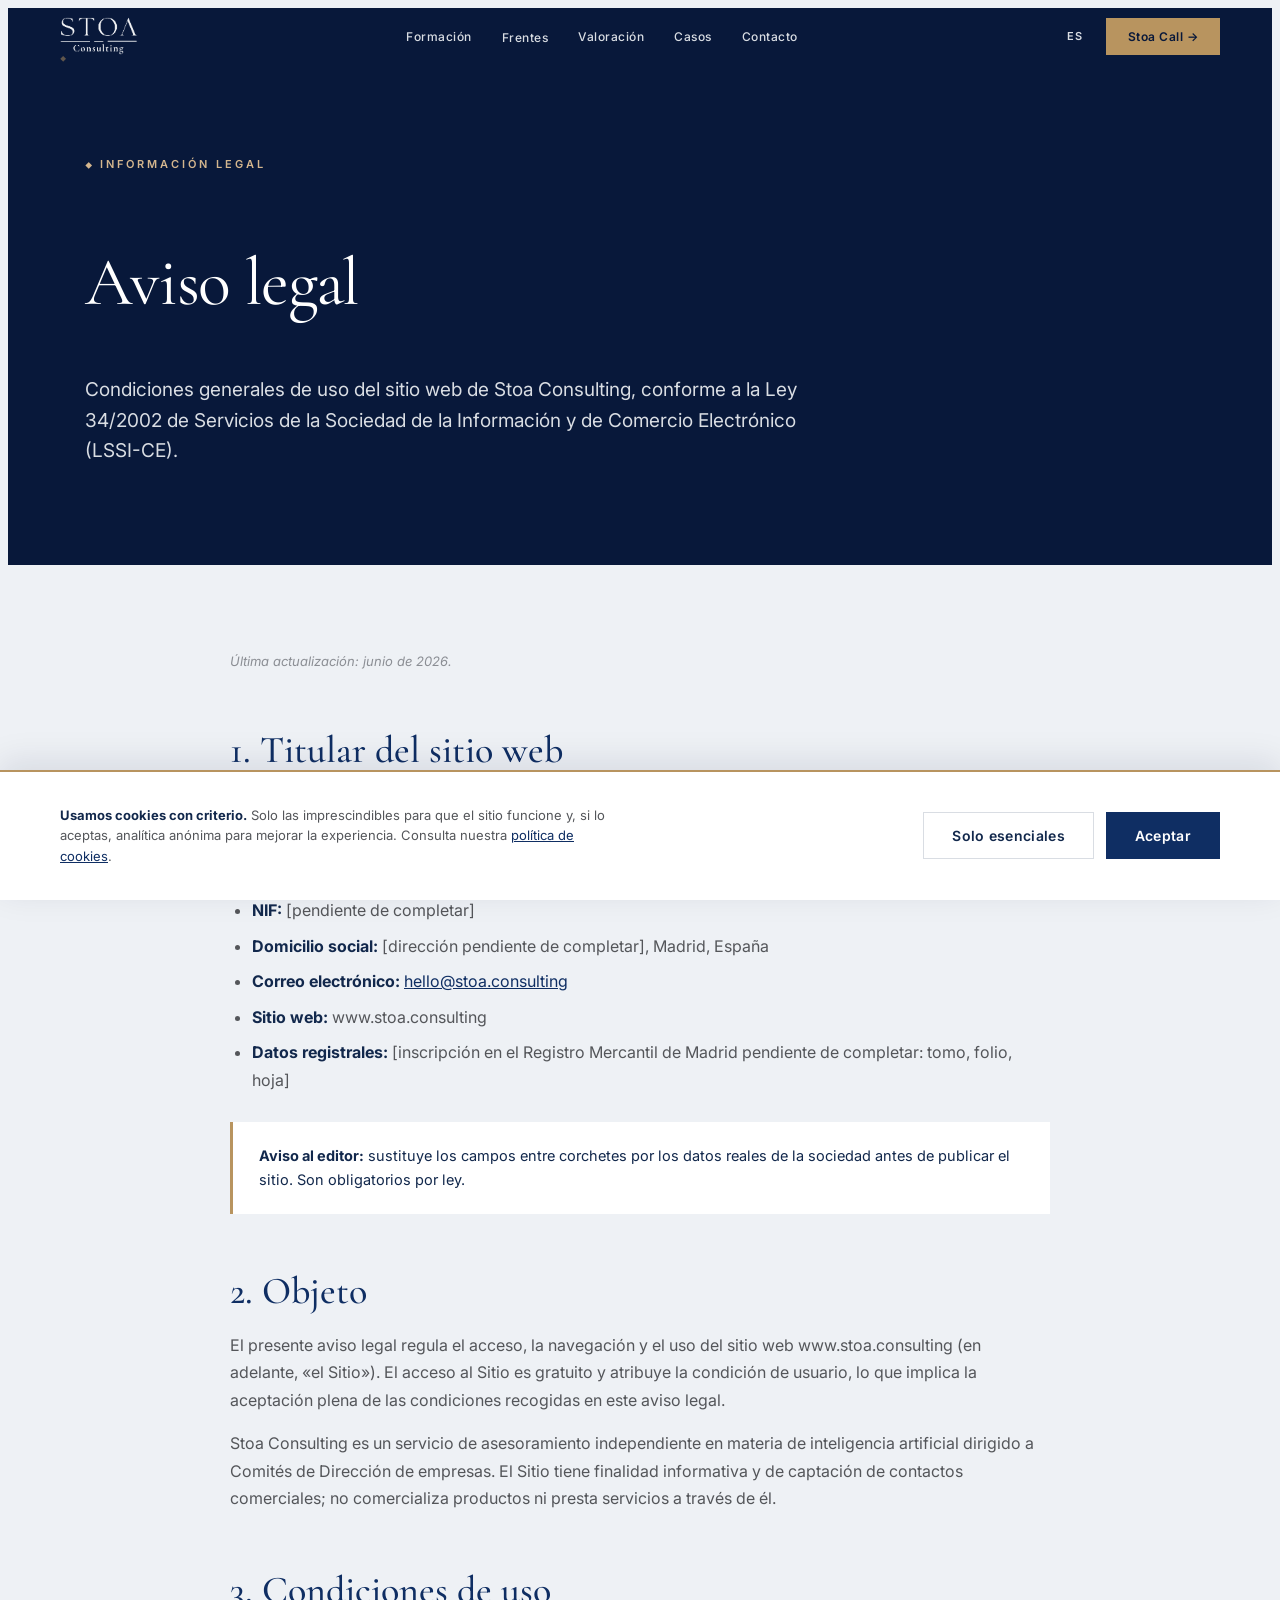
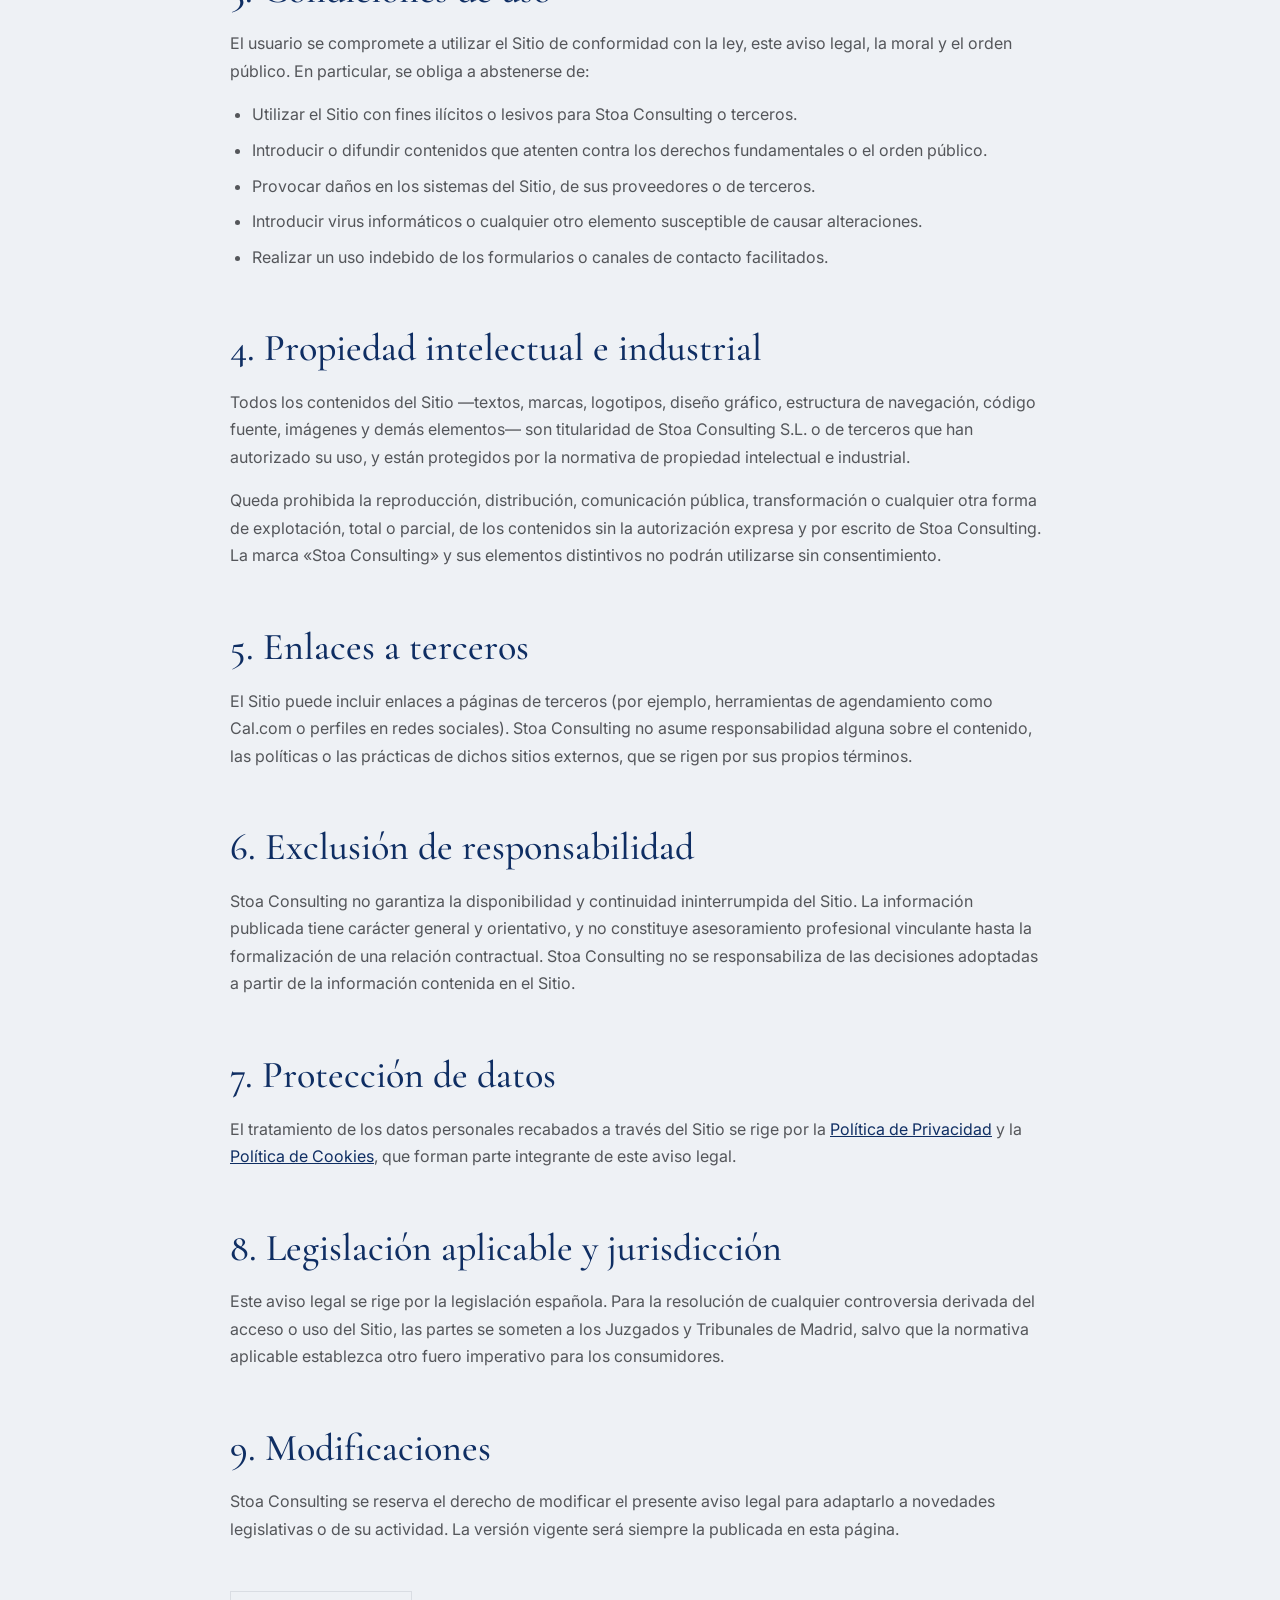
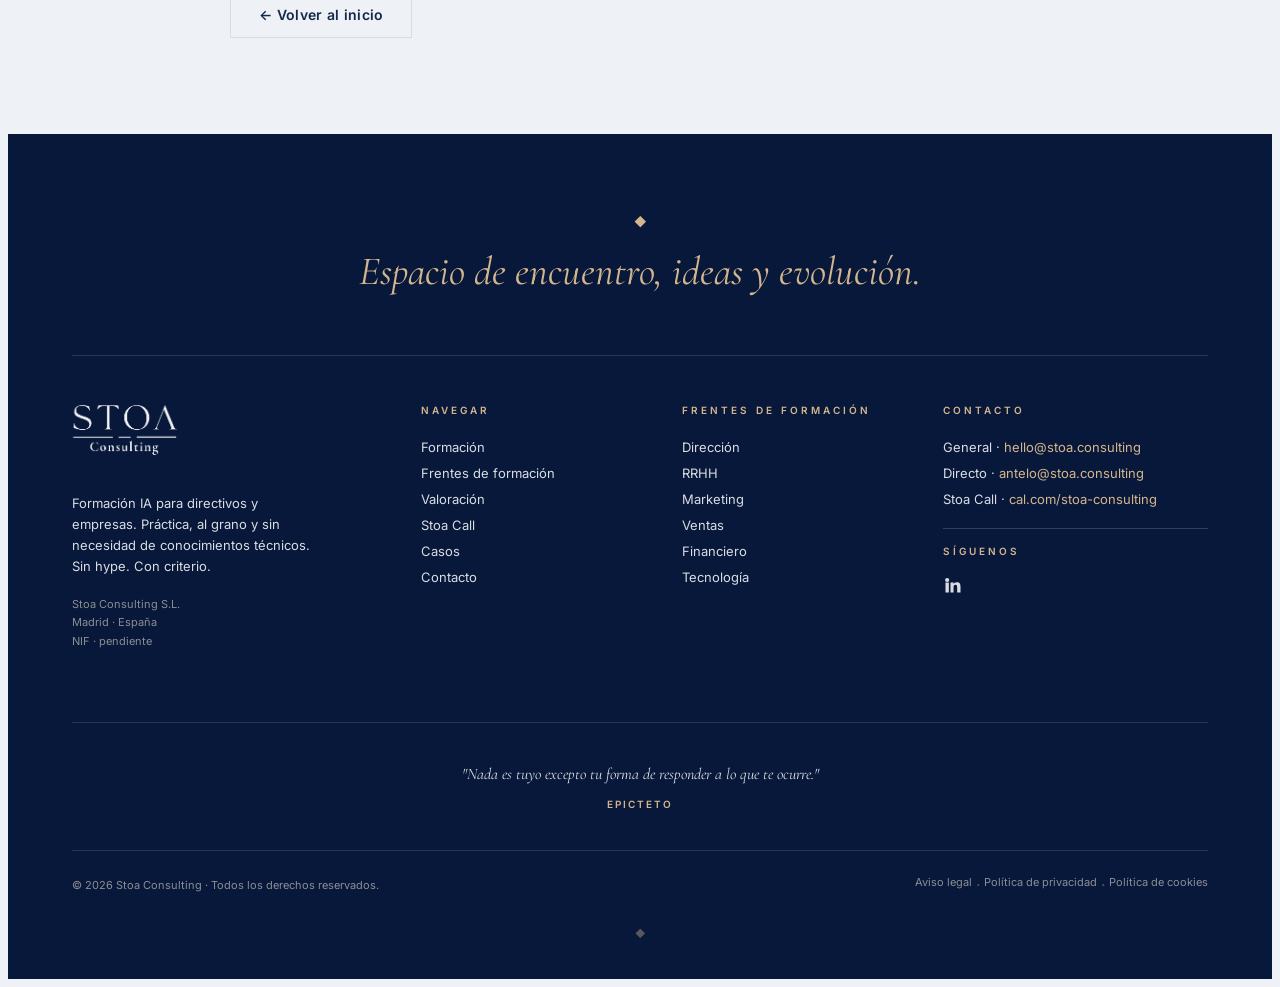
==== commit d405c816: "Alinear páginas secundarias con el nuevo posicionamiento - casos, contacto, aviso legal, privacidad " ====
--- a/aviso-legal.html
+++ b/aviso-legal.html
@@ -19,20 +19,20 @@
 <!-- ===== HEADER GLOBAL ===== -->
 <header class="site-header">
   <a href="index.html" class="brand" aria-label="Stoa Consulting · Inicio">
-    <img src="assets/stoa_logo.svg" class="brand-logo" alt="Stoa Consulting · Asesor IA para el Comité de Dirección">
+    <img src="assets/stoa_logo.svg" class="brand-logo" alt="Stoa Consulting · Formación IA para Directivos y Empresas">
   </a>
   <nav class="site-nav" aria-label="Navegación principal">
-    <a href="index.html#s4" class="nav-link">Propuesta</a>
+    <a href="index.html#s4" class="nav-link">Formación</a>
     <div class="nav-item">
       <a href="index.html#s5" class="nav-link">Frentes</a>
       <div class="nav-dropdown">
-        <a href="index.html#s6-educacion">Educación</a>
-        <a href="index.html#s6-industria">Industria</a>
-        <a href="index.html#s6-legal">Legal</a>
-        <a href="index.html#s6-finanzas">Finanzas</a>
+        <a href="index.html#s6-direccion">Dirección</a>
+        <a href="index.html#s6-rrhh">RRHH</a>
         <a href="index.html#s6-marketing">Marketing</a>
-        <a href="index.html#s6-operaciones">Operaciones</a>
-      </div>
+        <a href="index.html#s6-ventas">Ventas</a>
+        <a href="index.html#s6-financiero">Financiero</a>
+        <a href="index.html#s6-tecnologia">Tecnología</a>
+</div>
     </div>
     <a href="index.html#s7" class="nav-link">Valoración</a>
     <a href="casos.html" class="nav-link">Casos</a>
@@ -49,18 +49,18 @@
 <div class="drawer-overlay"></div>
 <aside class="drawer" aria-label="Menú móvil">
   <button class="drawer-close" aria-label="Cerrar menú">&times;</button>
-  <a href="index.html#s4">Propuesta</a>
+  <a href="index.html#s4">Formación</a>
   <a href="index.html#s7">Valoración</a>
   <a href="casos.html">Casos</a>
   <a href="contacto.html">Contacto</a>
-  <div class="drawer-section">Frentes de trabajo</div>
-  <a href="index.html#s6-educacion">Educación</a>
-  <a href="index.html#s6-industria">Industria</a>
-  <a href="index.html#s6-legal">Legal</a>
-  <a href="index.html#s6-finanzas">Finanzas</a>
+  <div class="drawer-section">Frentes de formación</div>
+  <a href="index.html#s6-direccion">Dirección</a>
+  <a href="index.html#s6-rrhh">RRHH</a>
   <a href="index.html#s6-marketing">Marketing</a>
-  <a href="index.html#s6-operaciones">Operaciones</a>
-  <a href="https://cal.com/stoa-consulting/stoa-call" class="drawer-cta" target="_blank" rel="noopener">Agendar Stoa Call →</a>
+  <a href="index.html#s6-ventas">Ventas</a>
+  <a href="index.html#s6-financiero">Financiero</a>
+  <a href="index.html#s6-tecnologia">Tecnología</a>
+<a href="https://cal.com/stoa-consulting/stoa-call" class="drawer-cta" target="_blank" rel="noopener">Agendar Stoa Call →</a>
 </aside>
 
 <!-- ===== HERO ===== -->
@@ -133,27 +133,27 @@
   <div class="footer-grid">
     <div class="footer-col">
       <img src="assets/stoa_logo.svg" class="footer-logo" alt="Stoa Consulting">
-      <p class="footer-desc">Asesor IA independiente para Comités de Dirección de gran empresa española. Sin hype. Con criterio.</p>
+      <p class="footer-desc">Formación IA para directivos y empresas. Práctica, al grano y sin necesidad de conocimientos técnicos. Sin hype. Con criterio.</p>
       <p class="footer-address">Stoa Consulting S.L.<br>Madrid · España<br>NIF · pendiente</p>
     </div>
     <div class="footer-col">
       <span class="eyebrow">Navegar</span>
-      <a href="index.html#s4">Propuesta</a>
-      <a href="index.html#s5">Frentes de trabajo</a>
+      <a href="index.html#s4">Formación</a>
+      <a href="index.html#s5">Frentes de formación</a>
       <a href="index.html#s7">Valoración</a>
       <a href="https://cal.com/stoa-consulting/stoa-call" target="_blank" rel="noopener">Stoa Call</a>
       <a href="casos.html">Casos</a>
       <a href="contacto.html">Contacto</a>
     </div>
     <div class="footer-col">
-      <span class="eyebrow">Frentes de trabajo</span>
-      <a href="index.html#s6-educacion">Educación</a>
-      <a href="index.html#s6-industria">Industria</a>
-      <a href="index.html#s6-legal">Legal</a>
-      <a href="index.html#s6-finanzas">Finanzas</a>
+      <span class="eyebrow">Frentes de formación</span>
+      <a href="index.html#s6-direccion">Dirección</a>
+      <a href="index.html#s6-rrhh">RRHH</a>
       <a href="index.html#s6-marketing">Marketing</a>
-      <a href="index.html#s6-operaciones">Operaciones</a>
-    </div>
+      <a href="index.html#s6-ventas">Ventas</a>
+      <a href="index.html#s6-financiero">Financiero</a>
+      <a href="index.html#s6-tecnologia">Tecnología</a>
+</div>
     <div class="footer-col">
       <span class="eyebrow">Contacto</span>
       <div class="footer-contact-line">General · <a href="mailto:hello@stoa.consulting">hello@stoa.consulting</a></div>
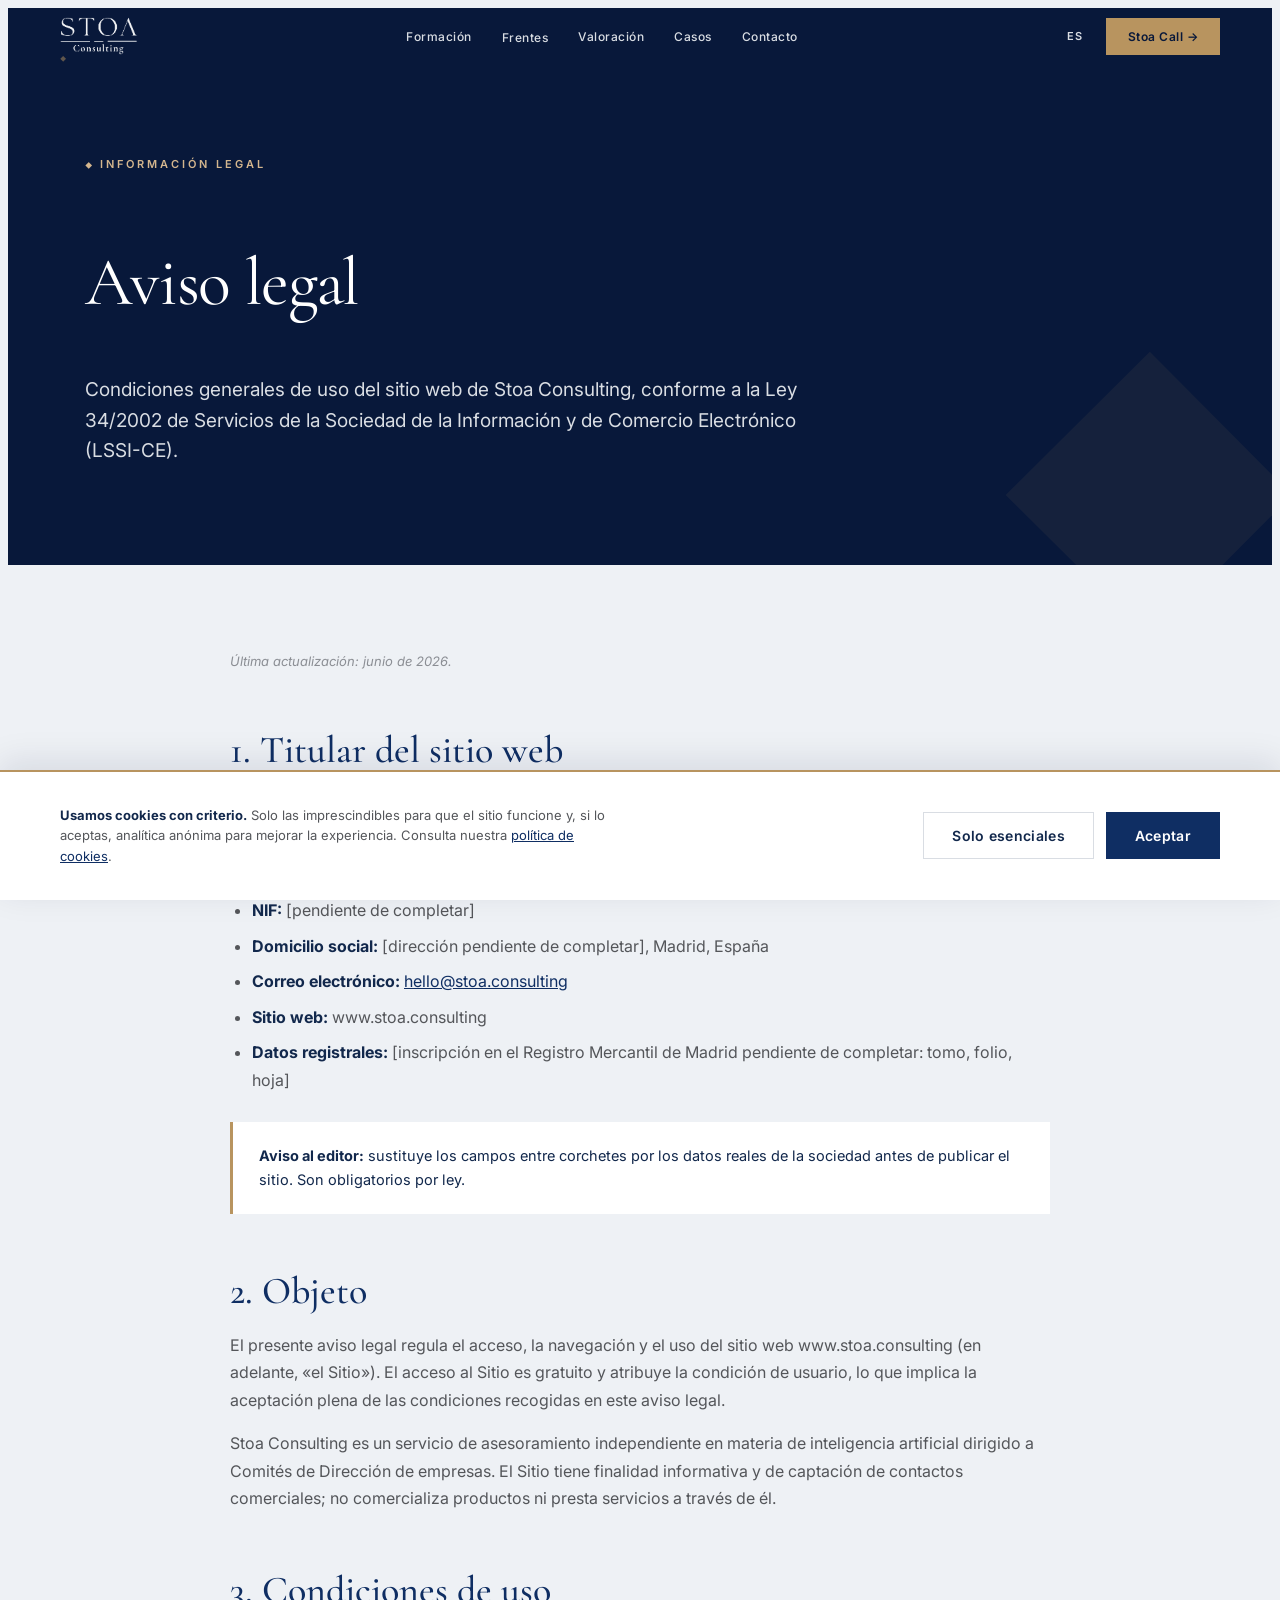
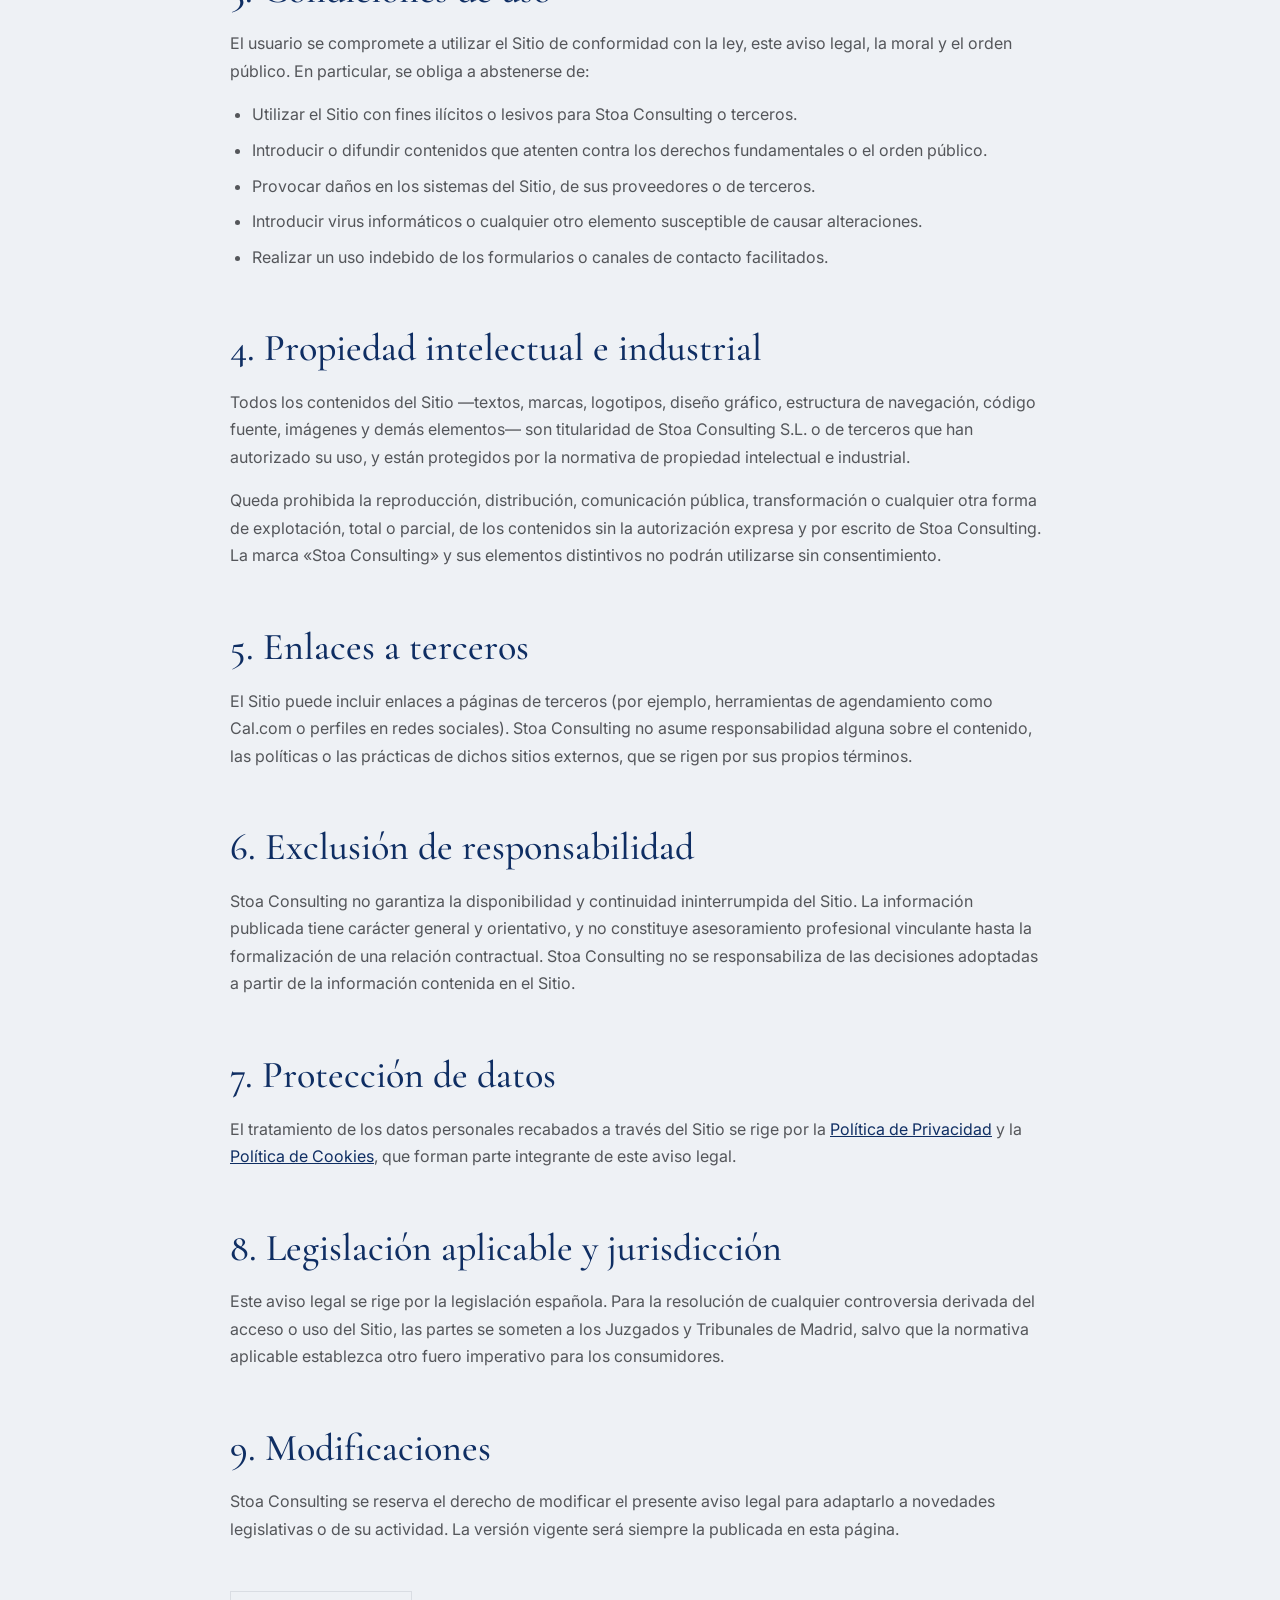
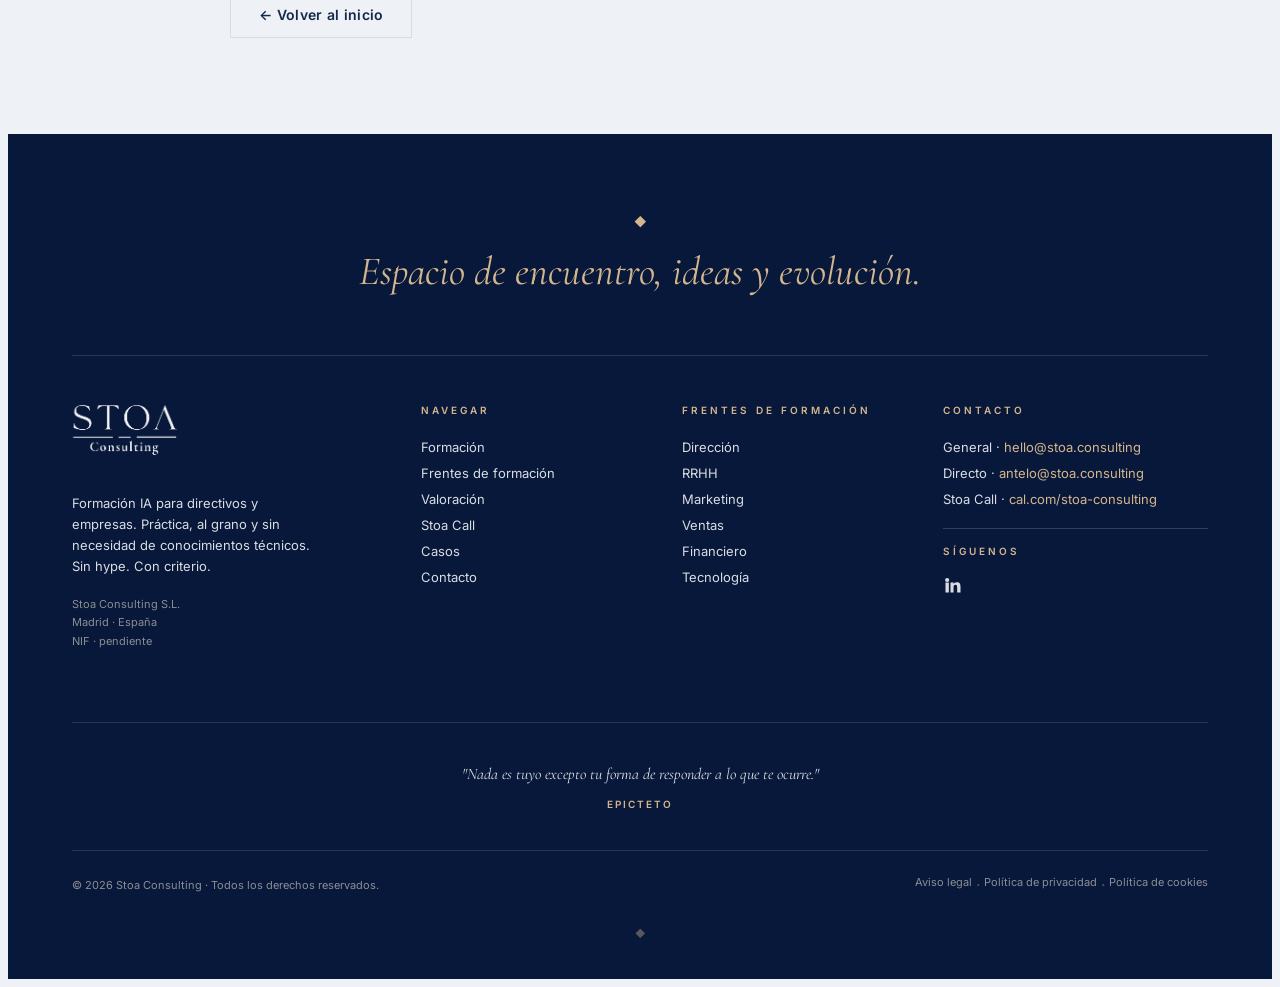
==== commit b7999a2a: "Sección Programas sobre el sistema compartido stoa.css - programas.html, programa-ia-comites.html y " ====
--- a/aviso-legal.html
+++ b/aviso-legal.html
@@ -12,7 +12,7 @@
 <link rel="preconnect" href="https://fonts.googleapis.com">
 <link rel="preconnect" href="https://fonts.gstatic.com" crossorigin>
 <link href="https://fonts.googleapis.com/css2?family=Cormorant+Garamond:ital,wght@0,300;0,400;0,500;0,600;1,400;1,500;1,600&family=Inter:wght@300;400;500;600;700&display=swap" rel="stylesheet">
-<link rel="stylesheet" href="assets/stoa.css">
+<link rel="stylesheet" href="assets/stoa.css?v=20260715">
 </head>
 <body class="page">
 
@@ -22,19 +22,19 @@
     <img src="assets/stoa_logo.svg" class="brand-logo" alt="Stoa Consulting · Formación IA para Directivos y Empresas">
   </a>
   <nav class="site-nav" aria-label="Navegación principal">
-    <a href="index.html#s4" class="nav-link">Formación</a>
+    <a href="programas.html" class="nav-link">Formación</a>
     <div class="nav-item">
-      <a href="index.html#s5" class="nav-link">Frentes</a>
+      <a href="index.html#departamentos" class="nav-link">Frentes</a>
       <div class="nav-dropdown">
-        <a href="index.html#s6-direccion">Dirección</a>
-        <a href="index.html#s6-rrhh">RRHH</a>
-        <a href="index.html#s6-marketing">Marketing</a>
-        <a href="index.html#s6-ventas">Ventas</a>
-        <a href="index.html#s6-financiero">Financiero</a>
-        <a href="index.html#s6-tecnologia">Tecnología</a>
+        <a href="index.html#departamentos">Dirección</a>
+        <a href="index.html#departamentos">RRHH</a>
+        <a href="index.html#departamentos">Marketing</a>
+        <a href="index.html#departamentos">Ventas</a>
+        <a href="index.html#departamentos">Financiero</a>
+        <a href="index.html#departamentos">Tecnología</a>
 </div>
     </div>
-    <a href="index.html#s7" class="nav-link">Valoración</a>
+    <a href="index.html#valoracion" class="nav-link">Valoración</a>
     <a href="casos.html" class="nav-link">Casos</a>
     <a href="contacto.html" class="nav-link">Contacto</a>
   </nav>
@@ -49,17 +49,17 @@
 <div class="drawer-overlay"></div>
 <aside class="drawer" aria-label="Menú móvil">
   <button class="drawer-close" aria-label="Cerrar menú">&times;</button>
-  <a href="index.html#s4">Formación</a>
-  <a href="index.html#s7">Valoración</a>
+  <a href="programas.html">Formación</a>
+  <a href="index.html#valoracion">Valoración</a>
   <a href="casos.html">Casos</a>
   <a href="contacto.html">Contacto</a>
   <div class="drawer-section">Frentes de formación</div>
-  <a href="index.html#s6-direccion">Dirección</a>
-  <a href="index.html#s6-rrhh">RRHH</a>
-  <a href="index.html#s6-marketing">Marketing</a>
-  <a href="index.html#s6-ventas">Ventas</a>
-  <a href="index.html#s6-financiero">Financiero</a>
-  <a href="index.html#s6-tecnologia">Tecnología</a>
+  <a href="index.html#departamentos">Dirección</a>
+  <a href="index.html#departamentos">RRHH</a>
+  <a href="index.html#departamentos">Marketing</a>
+  <a href="index.html#departamentos">Ventas</a>
+  <a href="index.html#departamentos">Financiero</a>
+  <a href="index.html#departamentos">Tecnología</a>
 <a href="https://cal.com/stoa-consulting/stoa-call" class="drawer-cta" target="_blank" rel="noopener">Agendar Stoa Call →</a>
 </aside>
 
@@ -138,21 +138,21 @@
     </div>
     <div class="footer-col">
       <span class="eyebrow">Navegar</span>
-      <a href="index.html#s4">Formación</a>
-      <a href="index.html#s5">Frentes de formación</a>
-      <a href="index.html#s7">Valoración</a>
+      <a href="programas.html">Formación</a>
+      <a href="index.html#departamentos">Frentes de formación</a>
+      <a href="index.html#valoracion">Valoración</a>
       <a href="https://cal.com/stoa-consulting/stoa-call" target="_blank" rel="noopener">Stoa Call</a>
       <a href="casos.html">Casos</a>
       <a href="contacto.html">Contacto</a>
     </div>
     <div class="footer-col">
       <span class="eyebrow">Frentes de formación</span>
-      <a href="index.html#s6-direccion">Dirección</a>
-      <a href="index.html#s6-rrhh">RRHH</a>
-      <a href="index.html#s6-marketing">Marketing</a>
-      <a href="index.html#s6-ventas">Ventas</a>
-      <a href="index.html#s6-financiero">Financiero</a>
-      <a href="index.html#s6-tecnologia">Tecnología</a>
+      <a href="index.html#departamentos">Dirección</a>
+      <a href="index.html#departamentos">RRHH</a>
+      <a href="index.html#departamentos">Marketing</a>
+      <a href="index.html#departamentos">Ventas</a>
+      <a href="index.html#departamentos">Financiero</a>
+      <a href="index.html#departamentos">Tecnología</a>
 </div>
     <div class="footer-col">
       <span class="eyebrow">Contacto</span>
@@ -192,6 +192,6 @@
   </div>
 </div>
 
-<script src="assets/stoa.js"></script>
+<script src="assets/stoa.js?v=20260715"></script>
 </body>
 </html>
--- a/assets/stoa.css
+++ b/assets/stoa.css
@@ -614,3 +614,156 @@
   .field-row { grid-template-columns: 1fr; }
   .cookie-banner { flex-direction: column; align-items: flex-start; }
 }
+
+/* ============================================================
+   PROGRAMAS · Formación abierta (añadido 2026-07-28)
+   ============================================================ */
+
+/* Hero con fotografía de fondo */
+.page-hero.con-foto{
+  background-color:var(--azul-noche);
+  background-size:cover;
+  background-position:center 34%;
+  background-repeat:no-repeat;
+}
+.page-hero.con-foto::before{
+  content:"";position:absolute;inset:0;
+  background:linear-gradient(90deg,rgba(8,24,58,.94) 0%,rgba(8,24,58,.66) 46%,rgba(8,24,58,.34) 100%);
+}
+.page-hero.con-foto > *{position:relative;z-index:2}
+.page-hero::after{content:"◆";position:absolute;right:-30px;bottom:-80px;font-size:300px;color:var(--bronze);opacity:.07;line-height:1;pointer-events:none}
+.hero-acciones{display:flex;gap:14px;flex-wrap:wrap;margin-top:34px;position:relative;z-index:2}
+
+/* Barra de datos clave bajo el hero */
+.factbar{position:relative;z-index:2;display:grid;grid-template-columns:repeat(5,1fr);gap:1px;
+  background:rgba(217,221,227,.22);margin-top:52px;border-top:1px solid rgba(217,221,227,.22)}
+.fact{background:rgba(8,24,58,.6);padding:20px 18px}
+.fact b{display:block;font-size:10px;letter-spacing:2px;text-transform:uppercase;color:var(--bronze-light);font-weight:600;margin-bottom:8px}
+.fact span{font-family:var(--serif);font-size:21px;color:var(--blanco);display:block;line-height:1.2}
+.fact small{display:block;font-size:11px;color:var(--gris-medio);margin-top:4px;line-height:1.4}
+@media(max-width:1000px){.factbar{grid-template-columns:repeat(2,1fr)}}
+@media(max-width:560px){.factbar{grid-template-columns:1fr}}
+
+/* Convocatorias */
+.edicion{display:grid;grid-template-columns:56px 1.6fr 1fr auto;gap:clamp(14px,3vw,32px);align-items:center;
+  background:var(--blanco);border-left:3px solid var(--gris-claro);padding:22px 26px;margin-bottom:10px}
+.edicion.abierta{border-left-color:var(--bronze)}
+.ed-num{font-family:var(--serif);font-style:italic;font-size:30px;color:var(--gris-claro);line-height:1}
+.edicion.abierta .ed-num{color:var(--bronze)}
+.ed-fecha{font-family:var(--serif);font-size:23px;color:var(--azul-stoa);line-height:1.15;margin:0}
+.ed-meta{font-size:13px;color:var(--gris-medio);margin:4px 0 0}
+.ed-estado{font-size:10px;letter-spacing:1.5px;text-transform:uppercase;color:var(--gris-medio)}
+.edicion.abierta .ed-estado{color:var(--bronze)}
+.edicion.cerrada .ed-fecha{color:var(--gris-medio)}
+.btn-off{display:inline-block;font-family:var(--sans);font-size:14px;font-weight:600;padding:14px 28px;
+  border:1px solid var(--gris-claro);color:var(--gris-medio);pointer-events:none}
+@media(max-width:860px){.edicion{grid-template-columns:44px 1fr;row-gap:12px}.edicion .ed-estado,.edicion a,.edicion .btn-off{grid-column:2}}
+
+/* Tarjetas de programa del catálogo */
+.prog{display:grid;grid-template-columns:1fr 1.4fr .9fr;gap:32px;align-items:center;
+  background:var(--blanco);border-left:3px solid var(--bronze);padding:28px;margin-bottom:16px}
+.prog-img{width:100%;aspect-ratio:4/3;object-fit:cover;display:block}
+.prog-tag{font-size:10px;letter-spacing:1.5px;text-transform:uppercase;color:var(--bronze);margin-bottom:10px}
+.prog-tag::before{content:'◆  ';font-size:7px}
+.prog h3{font-family:var(--serif)!important;font-size:25px!important;font-weight:500!important;color:var(--azul-stoa)!important;line-height:1.2;margin:0 0 10px!important}
+.prog h3 em{font-style:italic;color:var(--bronze)}
+.prog .prog-desc{font-size:14.5px;margin-bottom:0}
+.prog-meta{display:flex;flex-wrap:wrap;gap:10px 26px;margin-top:18px;padding-top:14px;border-top:1px solid var(--gris-claro)}
+.prog-meta b{display:block;font-size:10px;letter-spacing:1.5px;text-transform:uppercase;color:var(--gris-medio);font-weight:600;margin-bottom:2px}
+.prog-meta span{font-family:var(--serif);font-size:18px;color:var(--azul-profundo)}
+.prog-estado{display:block;font-size:10px;letter-spacing:1.5px;text-transform:uppercase;color:var(--bronze);margin-bottom:12px}
+.prog-precio{font-family:var(--serif);font-size:46px;color:var(--azul-stoa);line-height:1;margin:0}
+.prog-precio sup{font-size:.32em;vertical-align:super}
+.prog.espera{border-left-color:var(--gris-claro);background:#fbfcfd}
+.prog.espera .prog-img{filter:grayscale(1) opacity(.5)}
+.prog.espera h3,.prog.espera .prog-precio,.prog.espera .prog-meta span,.prog.espera .prog-tag,.prog.espera .prog-estado{color:var(--gris-medio)!important}
+@media(max-width:900px){.prog{grid-template-columns:1fr;gap:20px}}
+
+/* Temario en acordeón */
+.mod{background:var(--blanco);border-left:3px solid var(--gris-claro);margin-bottom:8px}
+.mod.open{border-left-color:var(--bronze)}
+.mod-h{width:100%;background:none;border:0;text-align:left;cursor:pointer;padding:22px 54px 22px 26px;position:relative;font-family:var(--sans);display:block}
+.mod-k{display:block;font-size:10px;letter-spacing:1.5px;text-transform:uppercase;color:var(--bronze);margin-bottom:6px}
+.mod-t{font-family:var(--serif);font-size:22px;color:var(--azul-stoa);line-height:1.2}
+.mod-date{display:block;font-size:12.5px;color:var(--gris-medio);margin-top:5px}
+.mod-h::after{content:"+";position:absolute;right:26px;top:22px;font-family:var(--serif);font-size:26px;color:var(--bronze)}
+.mod.open .mod-h::after{content:"–"}
+.mod-b{display:none;padding:0 26px 24px}
+.mod.open .mod-b{display:block}
+.mod-b ul{list-style:none;padding-left:0}
+.mod-b li{position:relative;padding-left:20px;margin-bottom:8px;font-size:14.5px}
+.mod-b li::before{content:"◆";position:absolute;left:0;top:1px;font-size:7px;color:var(--bronze)}
+.salida{margin-top:16px;background:var(--crema);border-left:2px solid var(--bronze);padding:14px 18px}
+.salida b{display:block;font-size:10px;letter-spacing:1.5px;text-transform:uppercase;color:var(--bronze);margin-bottom:4px}
+.salida em{font-family:var(--serif);font-style:italic;font-size:18px;color:var(--azul-profundo)}
+
+/* Banda fotográfica intermedia */
+.banda{position:relative;height:300px;background-size:cover;background-position:center;display:flex;align-items:flex-end;padding:28px 32px;margin:48px 0}
+.banda::before{content:"";position:absolute;inset:0;background:linear-gradient(180deg,rgba(8,24,58,.18),rgba(8,24,58,.74))}
+.banda .fil{position:absolute;top:20px;right:26px;color:var(--bronze-light);font-size:16px;opacity:.9}
+.banda p{position:relative;font-family:var(--serif);font-style:italic;font-size:clamp(20px,2.4vw,30px);color:var(--blanco);max-width:26ch;line-height:1.2;margin:0}
+.banda span{display:block;font-family:var(--sans);font-style:normal;font-size:10px;letter-spacing:2px;text-transform:uppercase;color:var(--bronze-light);margin-top:12px}
+
+/* Bloque oscuro dentro de páginas claras */
+.franja-oscura{background:var(--azul-profundo);color:var(--gris-claro);padding:56px clamp(24px,5vw,56px);margin:48px 0}
+.franja-oscura h2{color:var(--blanco)!important;margin-top:0!important}
+.franja-oscura h2 em{color:var(--bronze-light)!important}
+.franja-oscura p{color:var(--gris-claro)!important}
+.franja-oscura .section-eyebrow{color:var(--bronze-light)}
+.perfiles{display:grid;grid-template-columns:repeat(2,1fr);gap:26px 44px;margin-top:30px}
+.perfil{border-top:1px solid rgba(217,221,227,.25);padding-top:18px}
+.perfil h4{font-family:var(--serif);font-size:21px;font-weight:500;color:var(--blanco);margin:0 0 6px}
+.perfil p{font-size:14px;opacity:.86;margin:0}
+.chips{display:flex;flex-wrap:wrap;gap:10px;margin-top:32px}
+.chips a{font-size:11px;letter-spacing:1.5px;text-transform:uppercase;text-decoration:none;padding:9px 16px;border:1px solid rgba(217,221,227,.3);color:var(--gris-claro)}
+.chips a:hover{background:var(--bronze);border-color:var(--bronze);color:var(--azul-noche)}
+@media(max-width:760px){.perfiles{grid-template-columns:1fr}}
+
+/* Docente */
+.docente{display:grid;grid-template-columns:260px 1fr;gap:44px;align-items:start}
+.docente img{width:100%;filter:grayscale(1) contrast(1.04);display:block}
+.creds{list-style:none;padding-left:0;margin-top:18px}
+.creds li{position:relative;padding-left:20px;margin-bottom:9px;font-size:14.5px}
+.creds li::before{content:"◆";position:absolute;left:0;top:1px;font-size:7px;color:var(--bronze)}
+@media(max-width:760px){.docente{grid-template-columns:1fr}.docente img{max-width:240px}}
+
+/* Precio y escalera de tramos */
+.precio-box{background:var(--blanco);border-left:3px solid var(--bronze);padding:36px;display:grid;grid-template-columns:1fr 1fr;gap:44px;align-items:center}
+.precio-cifra{font-family:var(--serif);font-size:clamp(50px,7vw,88px);color:var(--azul-stoa);line-height:.95;margin:0}
+.precio-cifra sup{font-size:.32em;vertical-align:super}
+.precio-inc{list-style:none;padding-left:0}
+.precio-inc li{position:relative;padding-left:20px;margin-bottom:9px;font-size:14.5px}
+.precio-inc li::before{content:"◆";position:absolute;left:0;top:1px;font-size:7px;color:var(--bronze)}
+@media(max-width:760px){.precio-box{grid-template-columns:1fr;gap:30px}}
+.tramos{width:100%;border-collapse:collapse;margin-top:26px;background:var(--blanco)}
+.tramos th{font-size:10px;letter-spacing:1.5px;text-transform:uppercase;color:var(--gris-medio);text-align:left;padding:14px 18px;border-bottom:1px solid var(--gris-claro);font-weight:600;background:var(--blanco)}
+.tramos td{padding:16px 18px;border-bottom:1px solid var(--gris-niebla);font-size:14px;color:var(--gris-medio)}
+.tramos td:first-child{font-family:var(--serif);font-style:italic;font-size:21px;color:var(--gris-claro);width:64px}
+.tramos td:nth-child(3){font-family:var(--serif);font-size:20px;white-space:nowrap}
+.tramos .estado{font-size:10px;letter-spacing:1.5px;text-transform:uppercase;text-align:right}
+.tramos tr.activo td{color:var(--azul-profundo);background:var(--crema)}
+.tramos tr.activo td:first-child,.tramos tr.activo .estado{color:var(--bronze)}
+.tramos tr.activo td:nth-child(3){color:var(--azul-stoa);font-size:24px}
+.tramos tr.pasado td{opacity:.5;text-decoration:line-through}
+.tramos tr.pasado .estado{text-decoration:none}
+
+/* FAQ */
+.faq-q{background:var(--blanco);border-left:3px solid var(--gris-claro);margin-bottom:6px}
+.faq-q.open{border-left-color:var(--bronze)}
+.faq-h{width:100%;background:none;border:0;text-align:left;cursor:pointer;padding:18px 54px 18px 26px;position:relative;font-family:var(--serif);font-size:20px;color:var(--azul-stoa);line-height:1.25}
+.faq-h::after{content:"+";position:absolute;right:26px;top:18px;font-size:24px;color:var(--bronze)}
+.faq-q.open .faq-h::after{content:"–"}
+.faq-b{display:none;padding:0 26px 22px;font-size:14.5px;color:var(--gris-antracita);max-width:70ch;line-height:1.7}
+.faq-q.open .faq-b{display:block}
+
+/* Pasos de la página de gracias */
+.pasos{display:grid;grid-template-columns:repeat(3,1fr);gap:20px;margin-top:8px}
+.paso{background:var(--blanco);border-left:3px solid var(--bronze);padding:26px}
+.paso .n{font-family:var(--serif);font-style:italic;font-size:19px;color:var(--bronze);display:block;margin-bottom:10px}
+.paso h4{font-family:var(--serif);font-size:21px;font-weight:500;color:var(--azul-stoa);margin:0 0 8px}
+.paso p{font-size:14px;margin:0}
+@media(max-width:860px){.pasos{grid-template-columns:1fr}}
+.sesiones{width:100%;border-collapse:collapse;margin-top:24px;background:var(--blanco)}
+.sesiones td{padding:16px 18px;border-bottom:1px solid var(--gris-niebla);font-size:14px;color:var(--gris-medio)}
+.sesiones td:first-child{font-family:var(--serif);font-style:italic;font-size:20px;color:var(--bronze);width:60px}
+.sesiones td:nth-child(2){font-family:var(--serif);font-size:20px;color:var(--azul-profundo);white-space:nowrap}
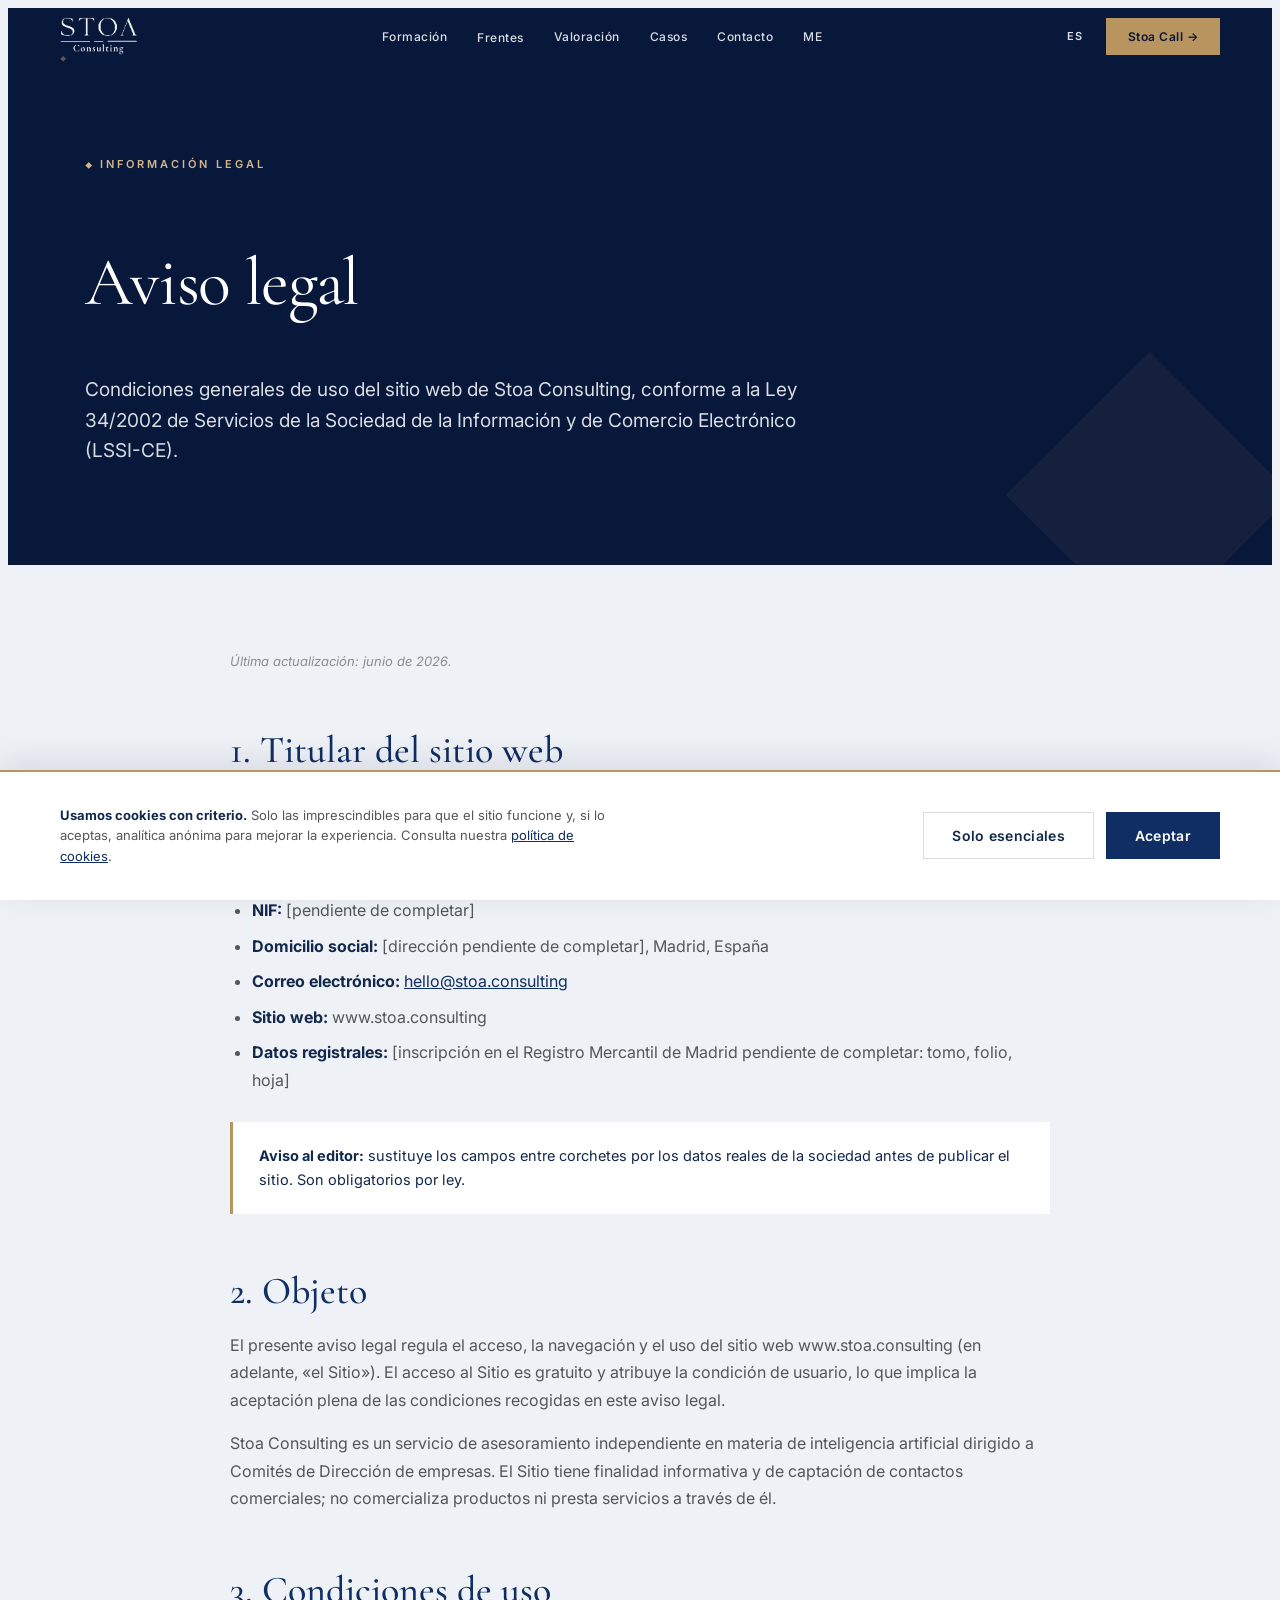
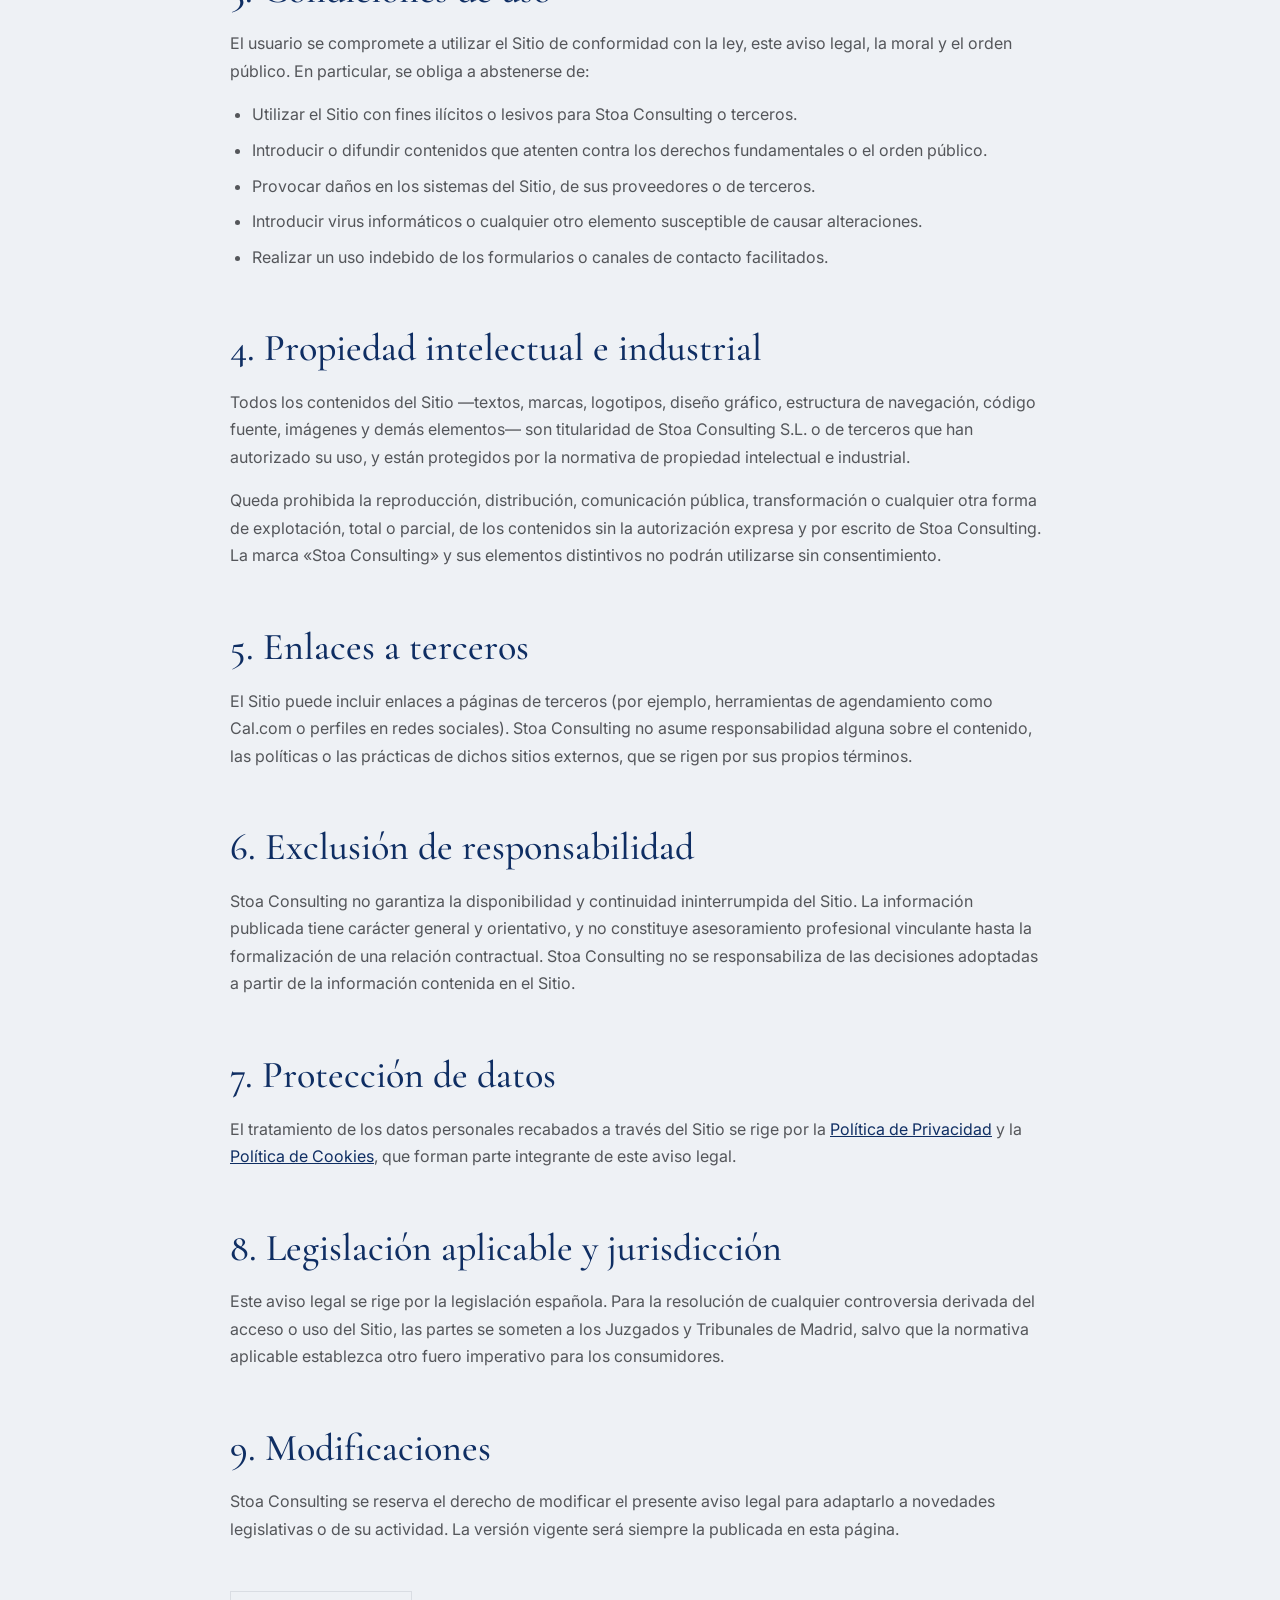
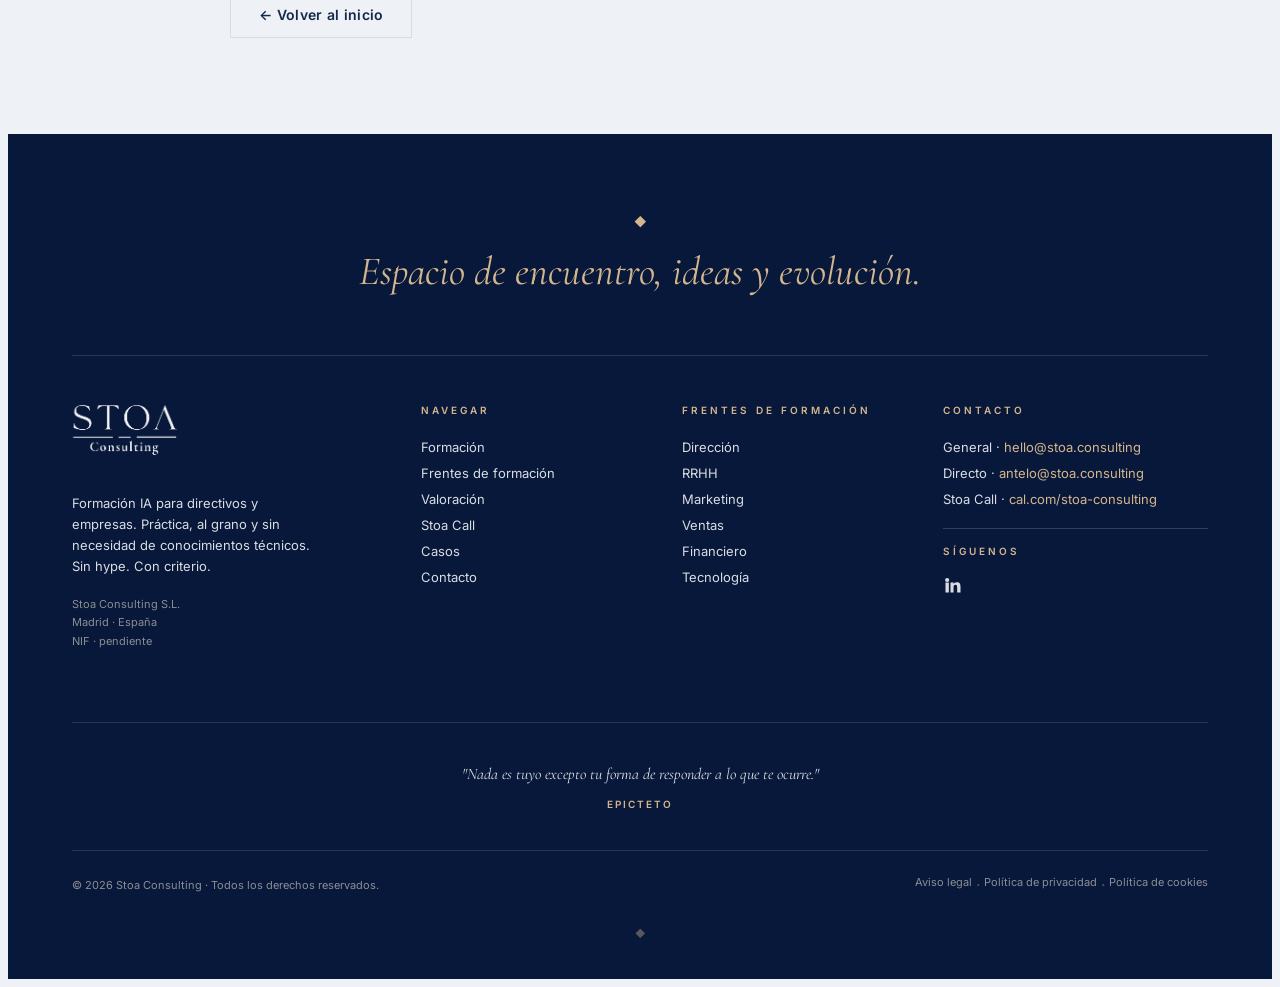
==== commit 8c756f4e: "Menu principal: enlace ME hacia jmantelo.es - Anadido en el nav de escritorio despues de Contacto (9" ====
--- a/aviso-legal.html
+++ b/aviso-legal.html
@@ -12,7 +12,7 @@
 <link rel="preconnect" href="https://fonts.googleapis.com">
 <link rel="preconnect" href="https://fonts.gstatic.com" crossorigin>
 <link href="https://fonts.googleapis.com/css2?family=Cormorant+Garamond:ital,wght@0,300;0,400;0,500;0,600;1,400;1,500;1,600&family=Inter:wght@300;400;500;600;700&display=swap" rel="stylesheet">
-<link rel="stylesheet" href="assets/stoa.css?v=20260715">
+<link rel="stylesheet" href="assets/stoa.css?v=20260728">
 </head>
 <body class="page">
 
@@ -37,10 +37,11 @@
     <a href="index.html#valoracion" class="nav-link">Valoración</a>
     <a href="casos.html" class="nav-link">Casos</a>
     <a href="contacto.html" class="nav-link">Contacto</a>
+    <a href="https://www.jmantelo.es" class="nav-link nav-me" target="_blank" rel="noopener" title="Jose Manuel Antelo - jmantelo.es">ME</a>
   </nav>
   <div class="header-right">
     <span class="lang">ES</span>
-    <a href="https://cal.com/stoa-consulting/stoa-call" class="header-cta" target="_blank" rel="noopener">Stoa Call →</a>
+    <a href="https://cal.com/stoa-consulting-1e59mq/30min" class="header-cta" target="_blank" rel="noopener">Stoa Call →</a>
     <button class="hamburger" aria-label="Abrir menú"><span></span><span></span><span></span></button>
   </div>
 </header>
@@ -53,6 +54,7 @@
   <a href="index.html#valoracion">Valoración</a>
   <a href="casos.html">Casos</a>
   <a href="contacto.html">Contacto</a>
+  <a href="https://www.jmantelo.es" target="_blank" rel="noopener" title="Jose Manuel Antelo - jmantelo.es">ME</a>
   <div class="drawer-section">Frentes de formación</div>
   <a href="index.html#departamentos">Dirección</a>
   <a href="index.html#departamentos">RRHH</a>
@@ -60,7 +62,7 @@
   <a href="index.html#departamentos">Ventas</a>
   <a href="index.html#departamentos">Financiero</a>
   <a href="index.html#departamentos">Tecnología</a>
-<a href="https://cal.com/stoa-consulting/stoa-call" class="drawer-cta" target="_blank" rel="noopener">Agendar Stoa Call →</a>
+<a href="https://cal.com/stoa-consulting-1e59mq/30min" class="drawer-cta" target="_blank" rel="noopener">Agendar Stoa Call →</a>
 </aside>
 
 <!-- ===== HERO ===== -->
@@ -141,7 +143,7 @@
       <a href="programas.html">Formación</a>
       <a href="index.html#departamentos">Frentes de formación</a>
       <a href="index.html#valoracion">Valoración</a>
-      <a href="https://cal.com/stoa-consulting/stoa-call" target="_blank" rel="noopener">Stoa Call</a>
+      <a href="https://cal.com/stoa-consulting-1e59mq/30min" target="_blank" rel="noopener">Stoa Call</a>
       <a href="casos.html">Casos</a>
       <a href="contacto.html">Contacto</a>
     </div>
@@ -158,7 +160,7 @@
       <span class="eyebrow">Contacto</span>
       <div class="footer-contact-line">General · <a href="mailto:hello@stoa.consulting">hello@stoa.consulting</a></div>
       <div class="footer-contact-line">Directo · <a href="mailto:antelo@stoa.consulting">antelo@stoa.consulting</a></div>
-      <div class="footer-contact-line">Stoa Call · <a href="https://cal.com/stoa-consulting/stoa-call" target="_blank" rel="noopener">cal.com/stoa-consulting</a></div>
+      <div class="footer-contact-line">Stoa Call · <a href="https://cal.com/stoa-consulting-1e59mq/30min" target="_blank" rel="noopener">cal.com/stoa-consulting</a></div>
       <div class="footer-sep"></div>
       <span class="eyebrow">Síguenos</span>
       <div class="footer-social">
@@ -192,6 +194,6 @@
   </div>
 </div>
 
-<script src="assets/stoa.js?v=20260715"></script>
+<script src="assets/stoa.js?v=20260728"></script>
 </body>
 </html>
--- a/assets/stoa.css
+++ b/assets/stoa.css
@@ -698,7 +698,7 @@
 .salida em{font-family:var(--serif);font-style:italic;font-size:18px;color:var(--azul-profundo)}
 
 /* Banda fotográfica intermedia */
-.banda{position:relative;height:300px;background-size:cover;background-position:center;display:flex;align-items:flex-end;padding:28px 32px;margin:48px 0}
+.banda{position:relative;height:clamp(360px,32vw,470px);background-size:cover;background-position:center 20%;display:flex;align-items:flex-end;padding:32px 36px;margin:48px 0}
 .banda::before{content:"";position:absolute;inset:0;background:linear-gradient(180deg,rgba(8,24,58,.18),rgba(8,24,58,.74))}
 .banda .fil{position:absolute;top:20px;right:26px;color:var(--bronze-light);font-size:16px;opacity:.9}
 .banda p{position:relative;font-family:var(--serif);font-style:italic;font-size:clamp(20px,2.4vw,30px);color:var(--blanco);max-width:26ch;line-height:1.2;margin:0}
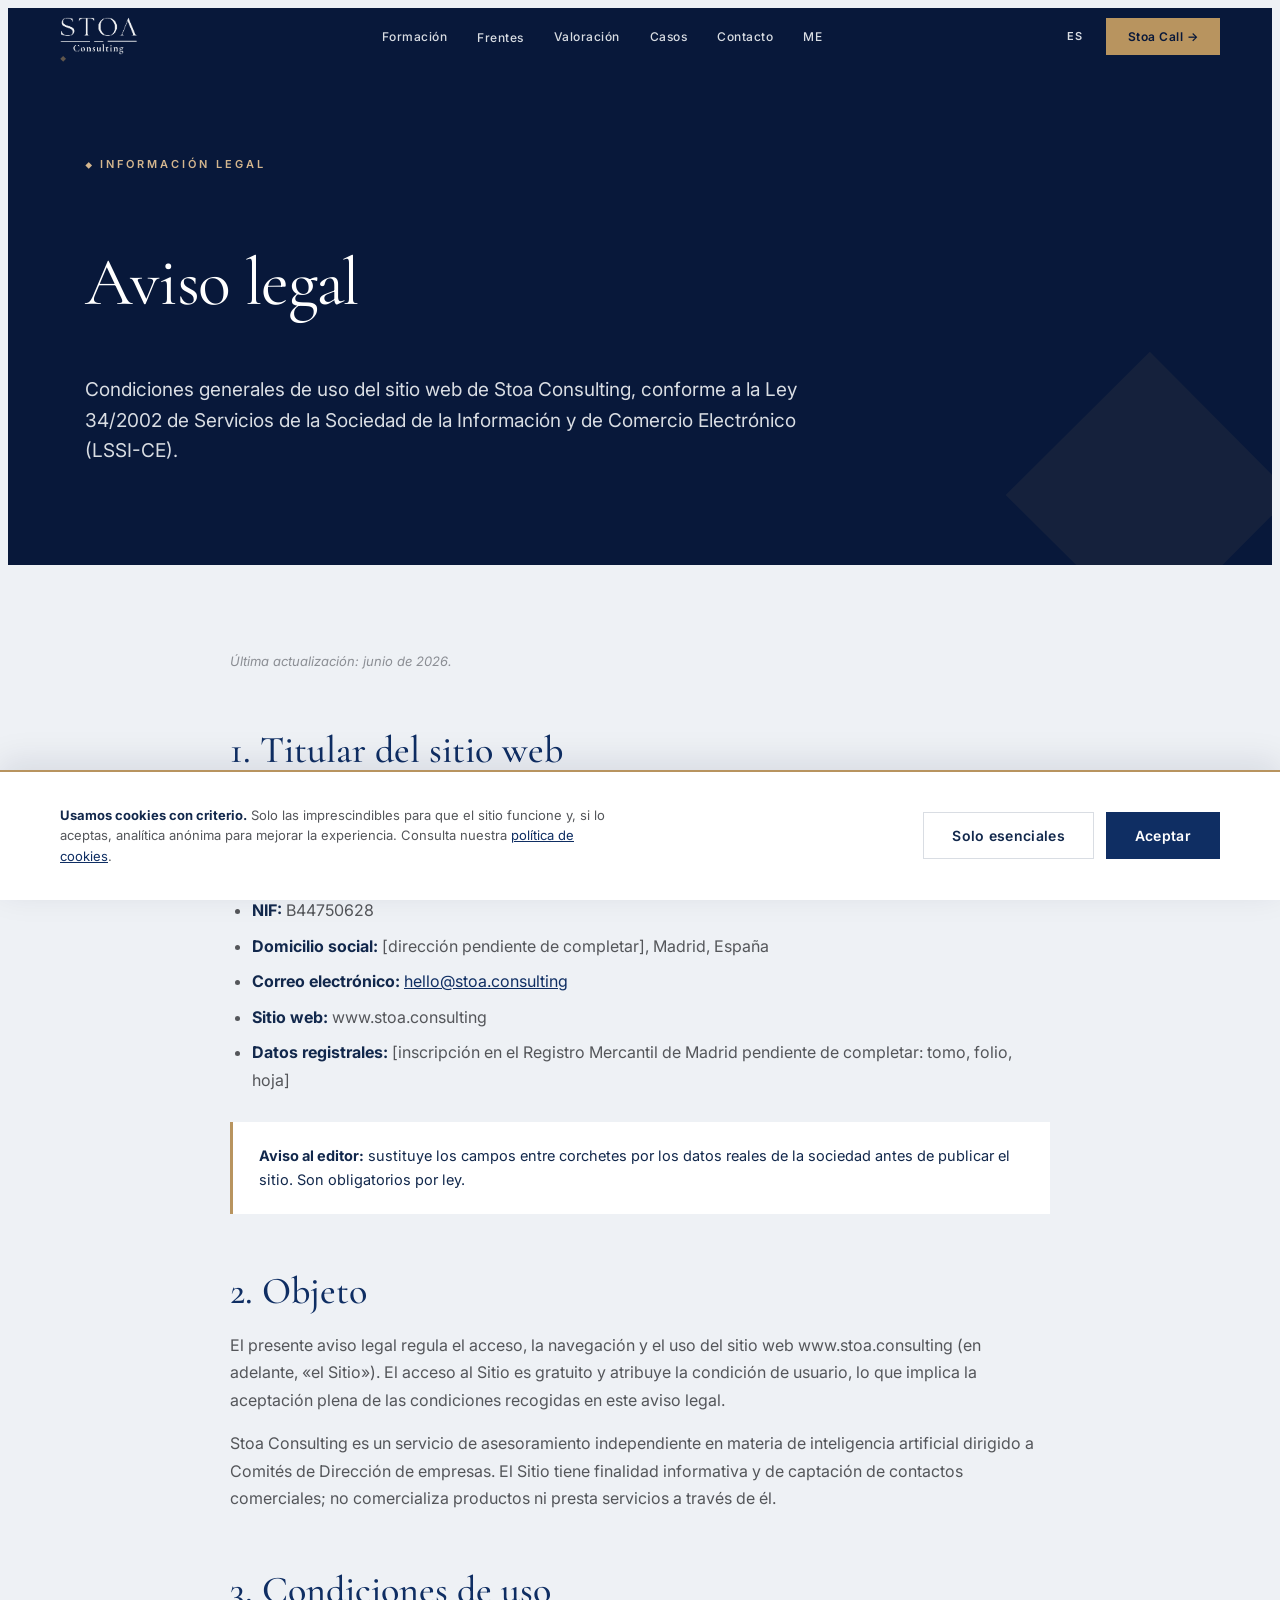
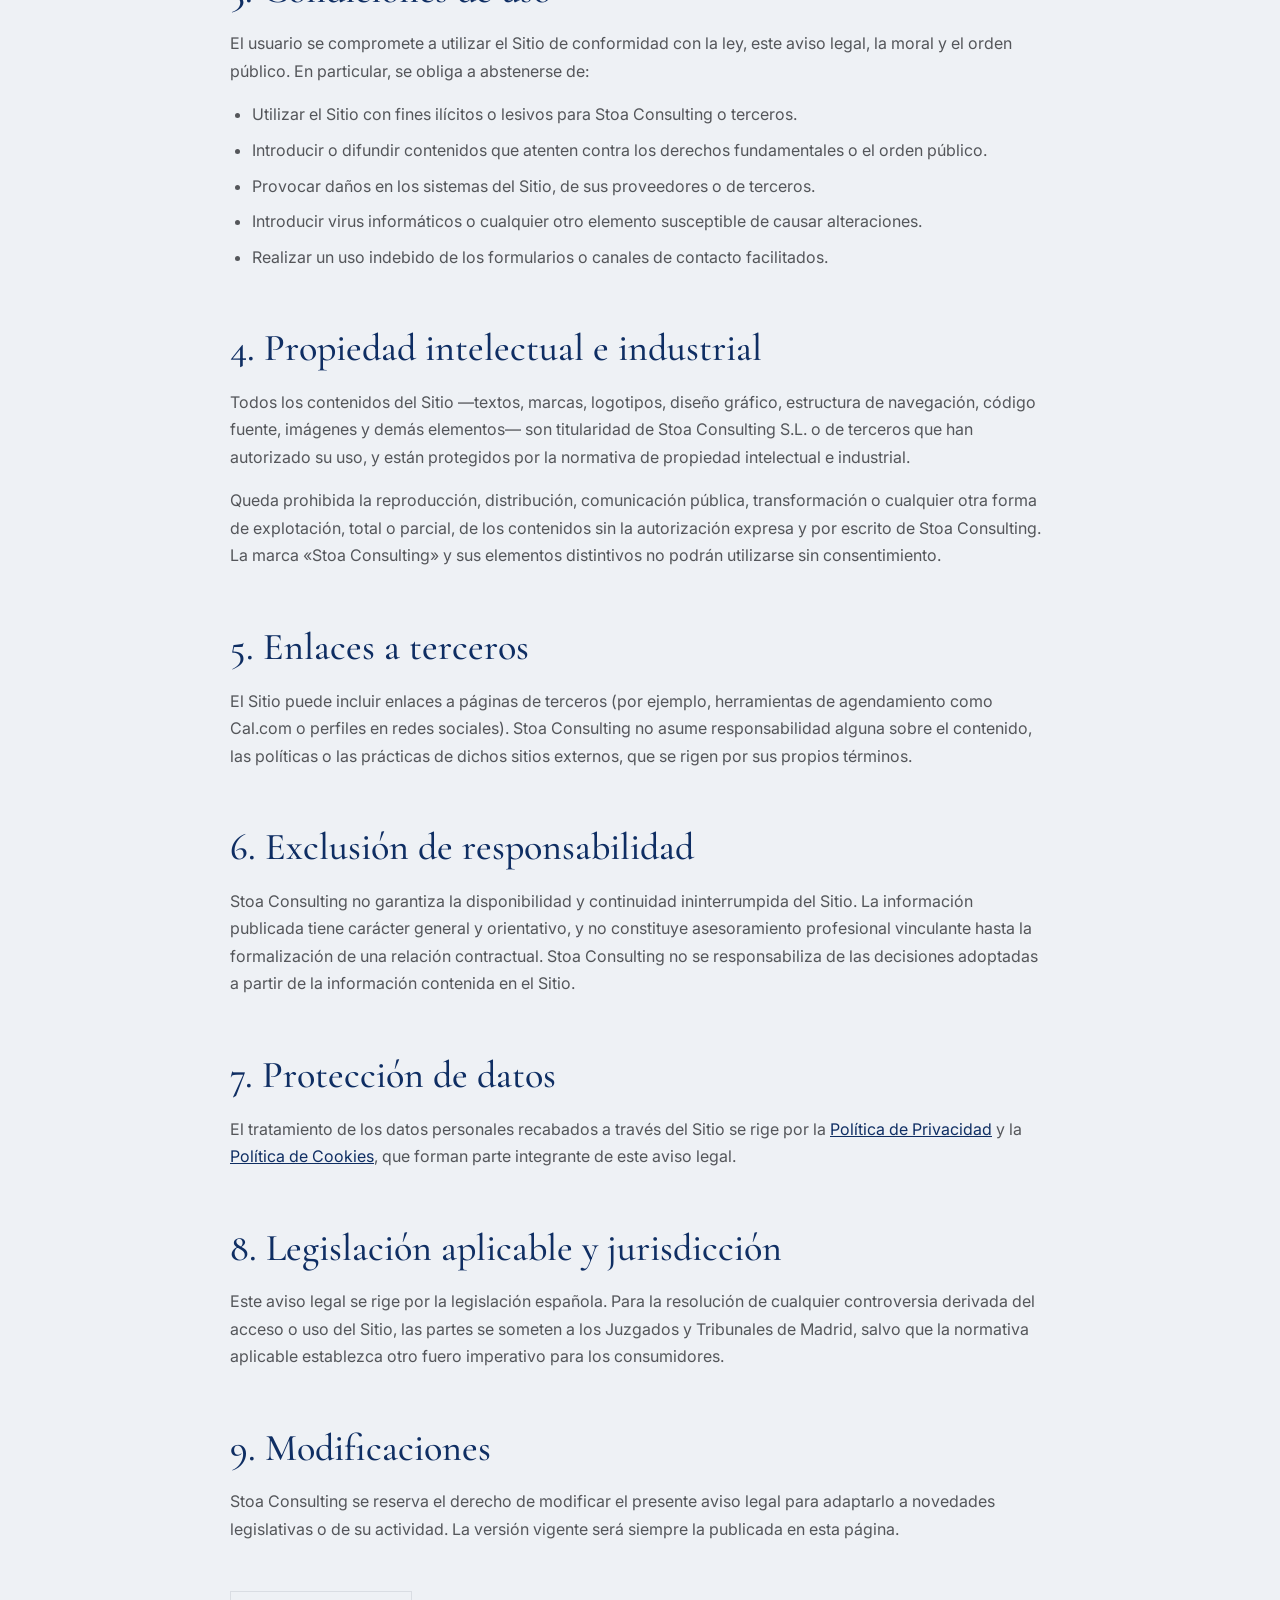
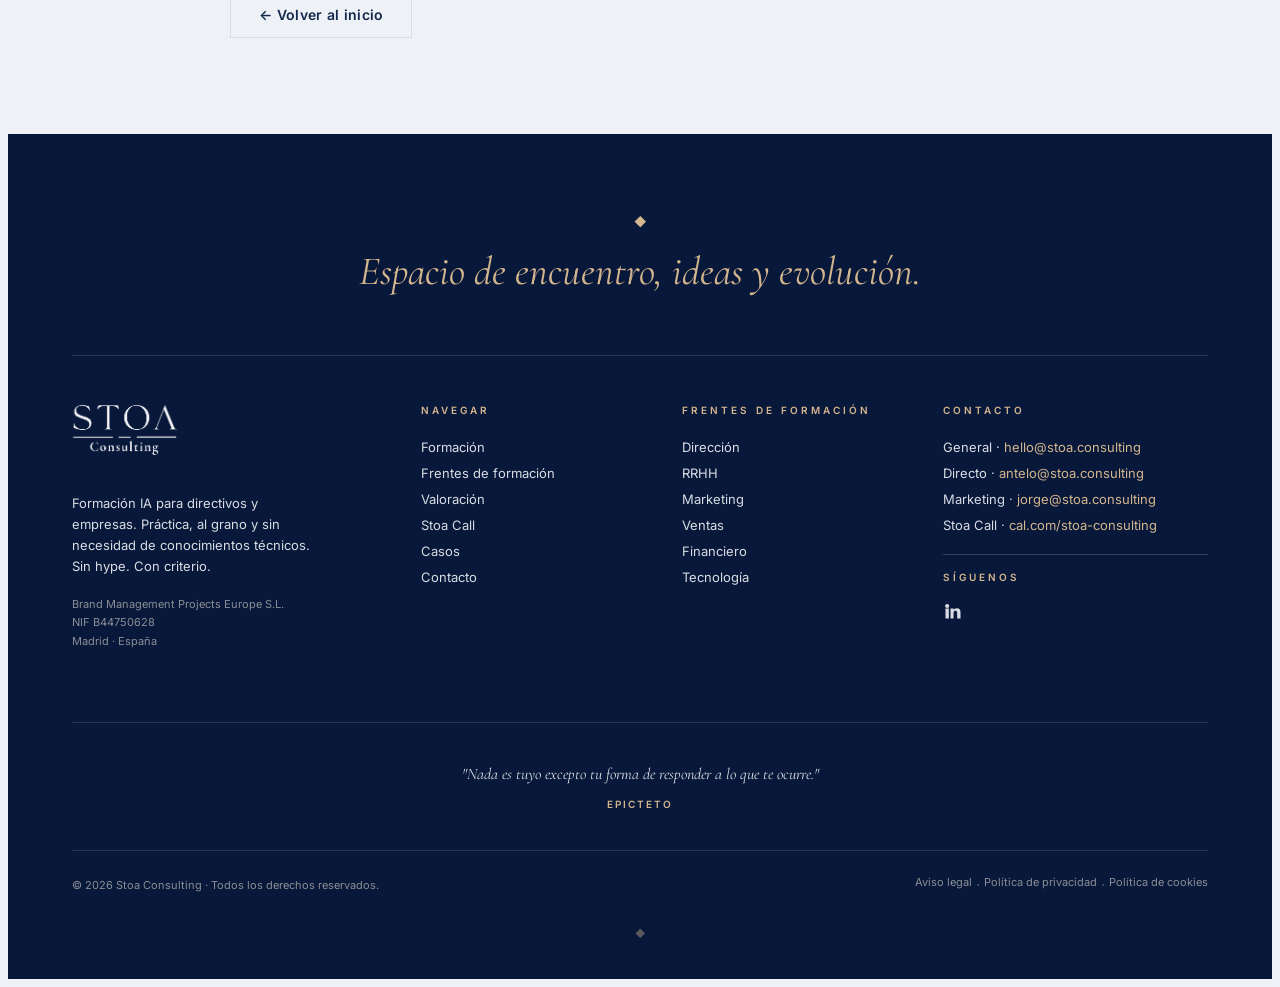
==== commit aa6167c0: "Pie y legales: NIF B44750628 (Brand Management Projects Europe SL) y correo de Marketing (jorge@)" ====
--- a/aviso-legal.html
+++ b/aviso-legal.html
@@ -79,8 +79,8 @@
   <h2>1. Titular del sitio web</h2>
   <p>En cumplimiento del artículo 10 de la LSSI-CE, se informa de los datos identificativos del titular de este sitio web:</p>
   <ul>
-    <li><strong>Titular:</strong> Stoa Consulting S.L.</li>
-    <li><strong>NIF:</strong> [pendiente de completar]</li>
+    <li><strong>Titular:</strong> Brand Management Projects Europe S.L. (Stoa Consulting)</li>
+    <li><strong>NIF:</strong> B44750628</li>
     <li><strong>Domicilio social:</strong> [dirección pendiente de completar], Madrid, España</li>
     <li><strong>Correo electrónico:</strong> <a href="mailto:hello@stoa.consulting">hello@stoa.consulting</a></li>
     <li><strong>Sitio web:</strong> www.stoa.consulting</li>
@@ -136,7 +136,7 @@
     <div class="footer-col">
       <img src="assets/stoa_logo.svg" class="footer-logo" alt="Stoa Consulting">
       <p class="footer-desc">Formación IA para directivos y empresas. Práctica, al grano y sin necesidad de conocimientos técnicos. Sin hype. Con criterio.</p>
-      <p class="footer-address">Stoa Consulting S.L.<br>Madrid · España<br>NIF · pendiente</p>
+      <p class="footer-address">Brand Management Projects Europe S.L.<br>NIF B44750628<br>Madrid · España</p>
     </div>
     <div class="footer-col">
       <span class="eyebrow">Navegar</span>
@@ -160,6 +160,7 @@
       <span class="eyebrow">Contacto</span>
       <div class="footer-contact-line">General · <a href="mailto:hello@stoa.consulting">hello@stoa.consulting</a></div>
       <div class="footer-contact-line">Directo · <a href="mailto:antelo@stoa.consulting">antelo@stoa.consulting</a></div>
+      <div class="footer-contact-line">Marketing · <a href="mailto:jorge@stoa.consulting">jorge@stoa.consulting</a></div>
       <div class="footer-contact-line">Stoa Call · <a href="https://cal.com/stoa-consulting-1e59mq/30min" target="_blank" rel="noopener">cal.com/stoa-consulting</a></div>
       <div class="footer-sep"></div>
       <span class="eyebrow">Síguenos</span>
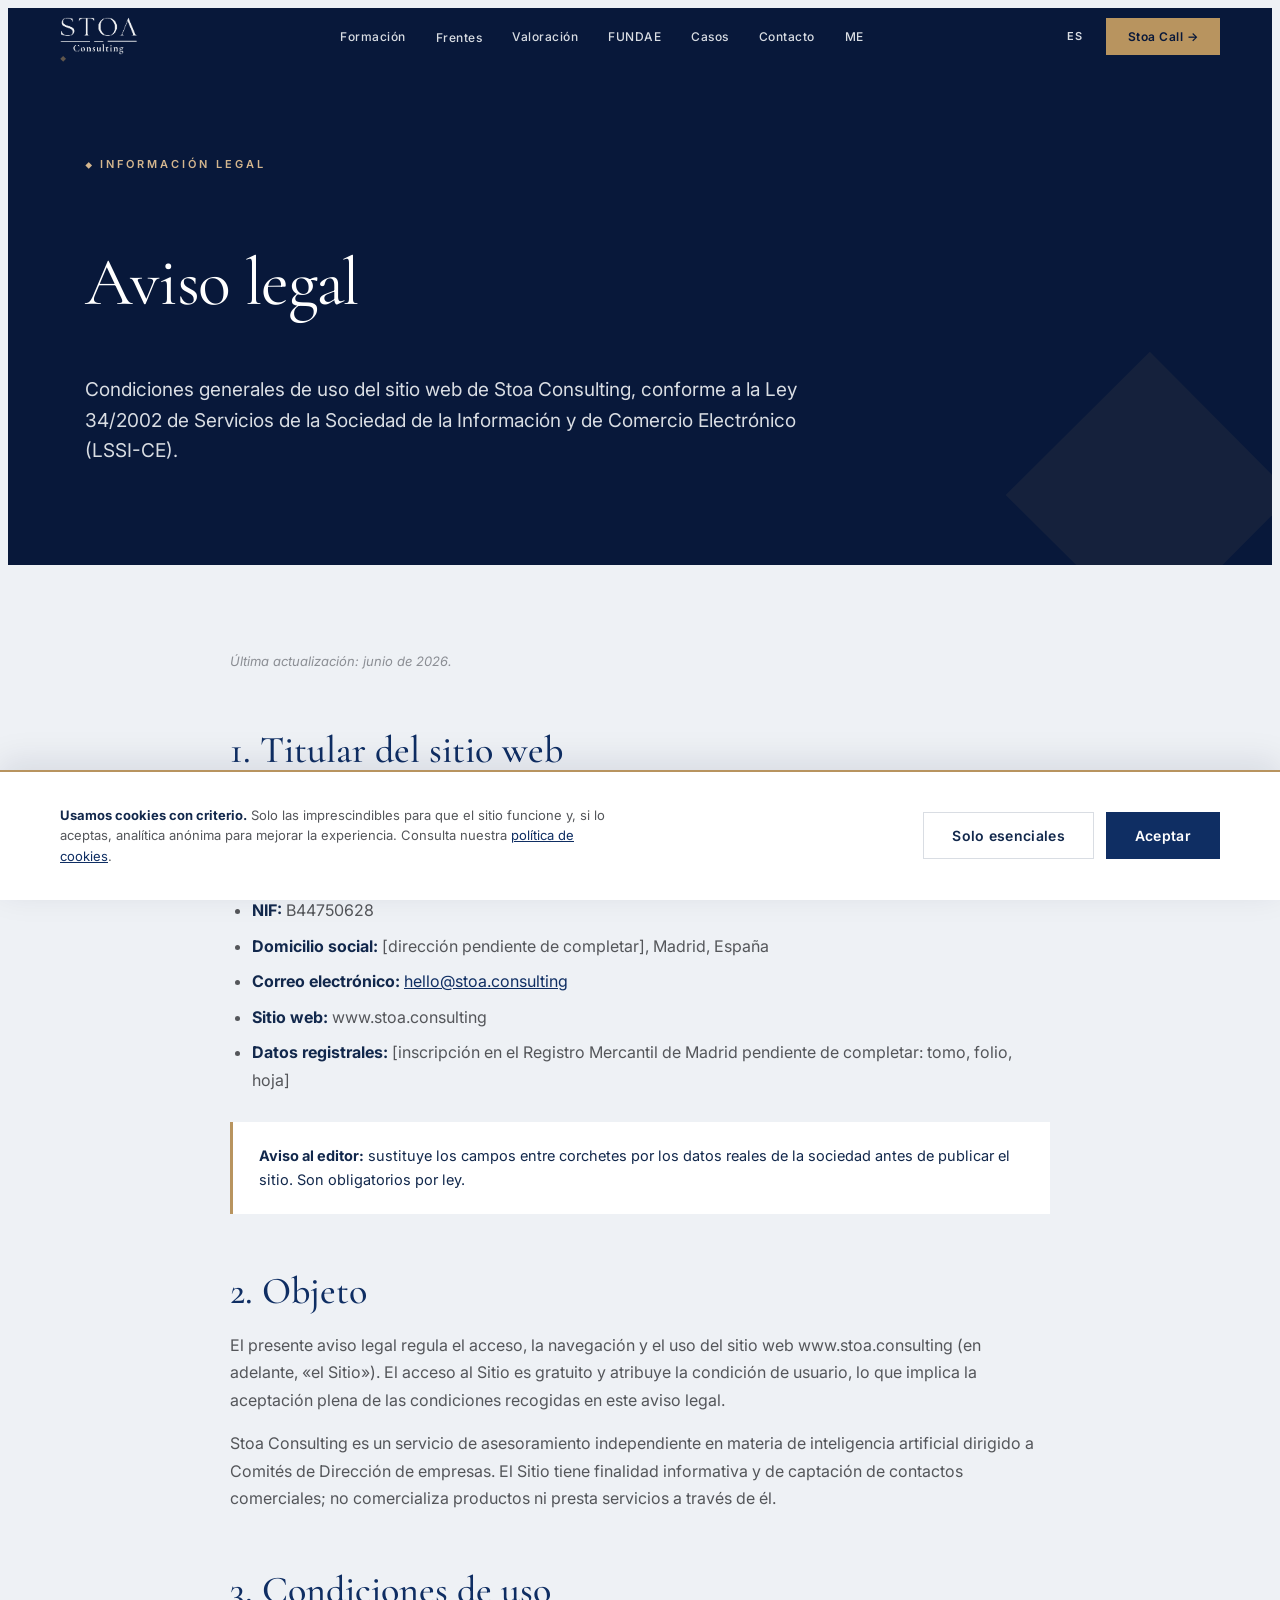
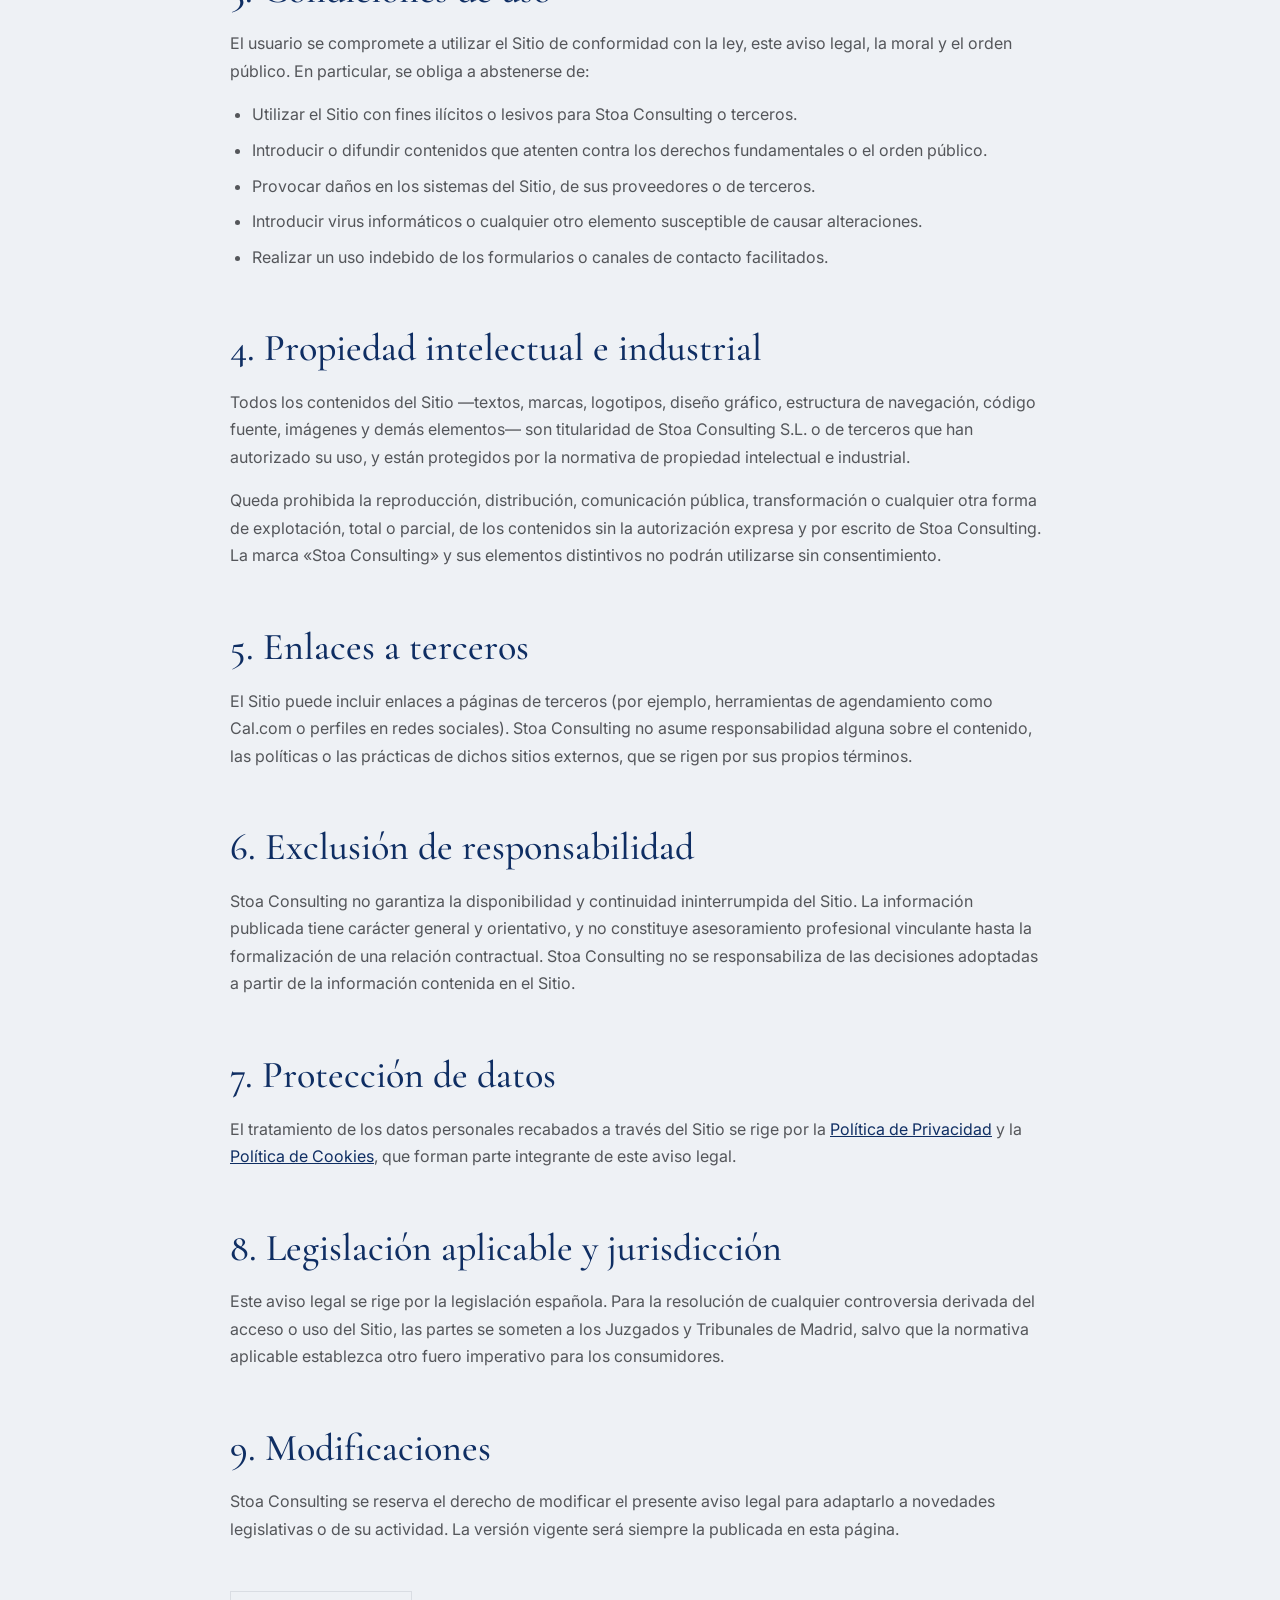
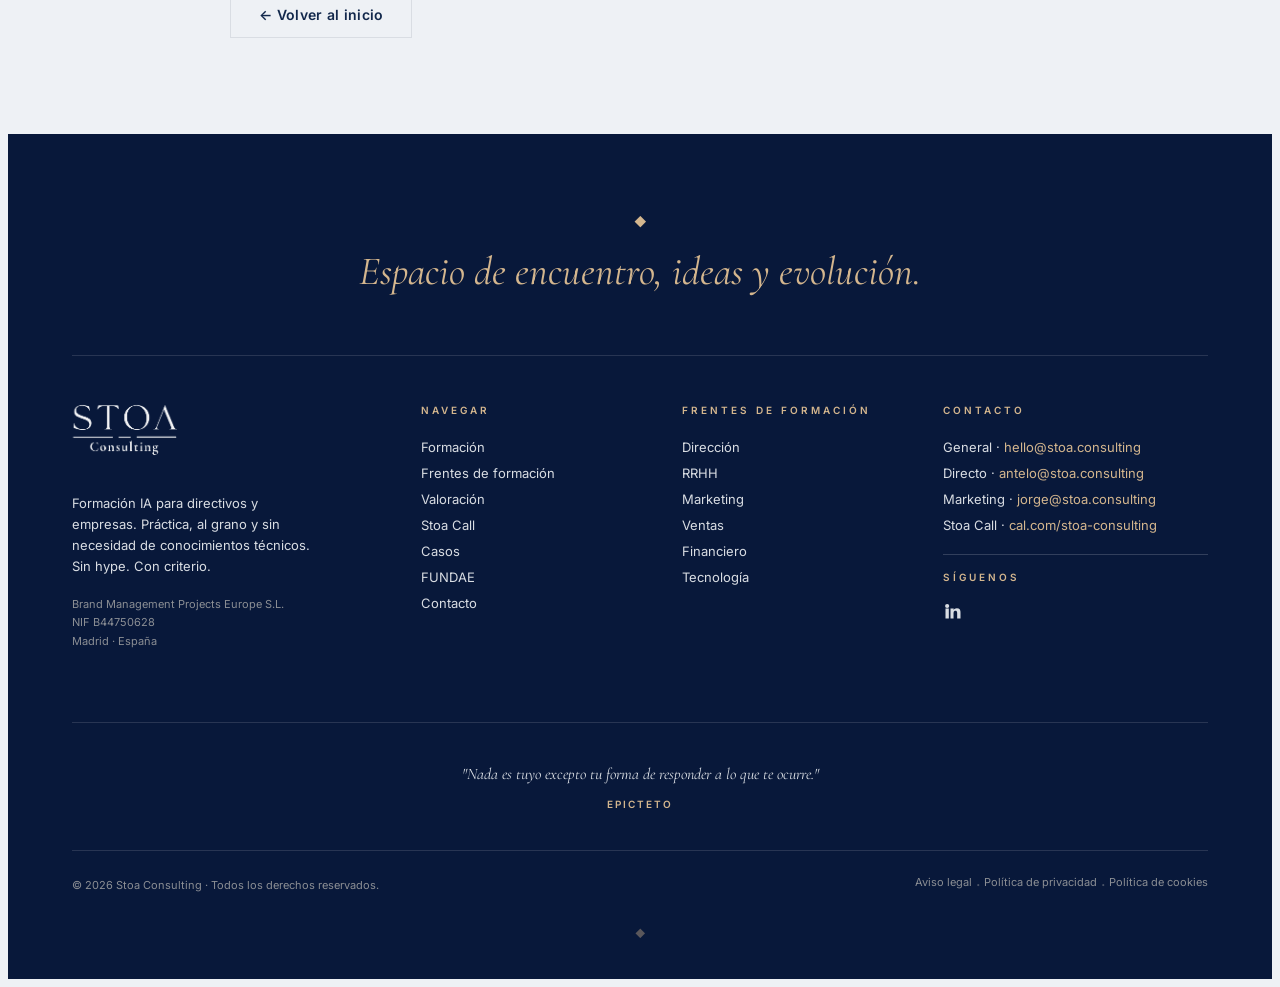
==== commit 28421908: "Menú Frentes: cada departamento enlaza a su sección (#dept-<slug>) en vez del hub genérico; index re" ====
--- a/aviso-legal.html
+++ b/aviso-legal.html
@@ -26,15 +26,16 @@
     <div class="nav-item">
       <a href="index.html#departamentos" class="nav-link">Frentes</a>
       <div class="nav-dropdown">
-        <a href="index.html#departamentos">Dirección</a>
-        <a href="index.html#departamentos">RRHH</a>
-        <a href="index.html#departamentos">Marketing</a>
-        <a href="index.html#departamentos">Ventas</a>
-        <a href="index.html#departamentos">Financiero</a>
-        <a href="index.html#departamentos">Tecnología</a>
+        <a href="index.html#dept-direccion">Dirección</a>
+        <a href="index.html#dept-rrhh">RRHH</a>
+        <a href="index.html#dept-marketing">Marketing</a>
+        <a href="index.html#dept-ventas">Ventas</a>
+        <a href="index.html#dept-finanzas">Financiero</a>
+        <a href="index.html#dept-tecnologia">Tecnología</a>
 </div>
     </div>
     <a href="index.html#valoracion" class="nav-link">Valoración</a>
+    <a href="fundae.html" class="nav-link">FUNDAE</a>
     <a href="casos.html" class="nav-link">Casos</a>
     <a href="contacto.html" class="nav-link">Contacto</a>
     <a href="https://www.jmantelo.es" class="nav-link nav-me" target="_blank" rel="noopener" title="Jose Manuel Antelo - jmantelo.es">ME</a>
@@ -52,16 +53,17 @@
   <button class="drawer-close" aria-label="Cerrar menú">&times;</button>
   <a href="programas.html">Formación</a>
   <a href="index.html#valoracion">Valoración</a>
+  <a href="fundae.html">FUNDAE</a>
   <a href="casos.html">Casos</a>
   <a href="contacto.html">Contacto</a>
   <a href="https://www.jmantelo.es" target="_blank" rel="noopener" title="Jose Manuel Antelo - jmantelo.es">ME</a>
   <div class="drawer-section">Frentes de formación</div>
-  <a href="index.html#departamentos">Dirección</a>
-  <a href="index.html#departamentos">RRHH</a>
-  <a href="index.html#departamentos">Marketing</a>
-  <a href="index.html#departamentos">Ventas</a>
-  <a href="index.html#departamentos">Financiero</a>
-  <a href="index.html#departamentos">Tecnología</a>
+  <a href="index.html#dept-direccion">Dirección</a>
+  <a href="index.html#dept-rrhh">RRHH</a>
+  <a href="index.html#dept-marketing">Marketing</a>
+  <a href="index.html#dept-ventas">Ventas</a>
+  <a href="index.html#dept-finanzas">Financiero</a>
+  <a href="index.html#dept-tecnologia">Tecnología</a>
 <a href="https://cal.com/stoa-consulting-1e59mq/30min" class="drawer-cta" target="_blank" rel="noopener">Agendar Stoa Call →</a>
 </aside>
 
@@ -145,16 +147,17 @@
       <a href="index.html#valoracion">Valoración</a>
       <a href="https://cal.com/stoa-consulting-1e59mq/30min" target="_blank" rel="noopener">Stoa Call</a>
       <a href="casos.html">Casos</a>
+      <a href="fundae.html">FUNDAE</a>
       <a href="contacto.html">Contacto</a>
     </div>
     <div class="footer-col">
       <span class="eyebrow">Frentes de formación</span>
-      <a href="index.html#departamentos">Dirección</a>
-      <a href="index.html#departamentos">RRHH</a>
-      <a href="index.html#departamentos">Marketing</a>
-      <a href="index.html#departamentos">Ventas</a>
-      <a href="index.html#departamentos">Financiero</a>
-      <a href="index.html#departamentos">Tecnología</a>
+      <a href="index.html#dept-direccion">Dirección</a>
+      <a href="index.html#dept-rrhh">RRHH</a>
+      <a href="index.html#dept-marketing">Marketing</a>
+      <a href="index.html#dept-ventas">Ventas</a>
+      <a href="index.html#dept-finanzas">Financiero</a>
+      <a href="index.html#dept-tecnologia">Tecnología</a>
 </div>
     <div class="footer-col">
       <span class="eyebrow">Contacto</span>
